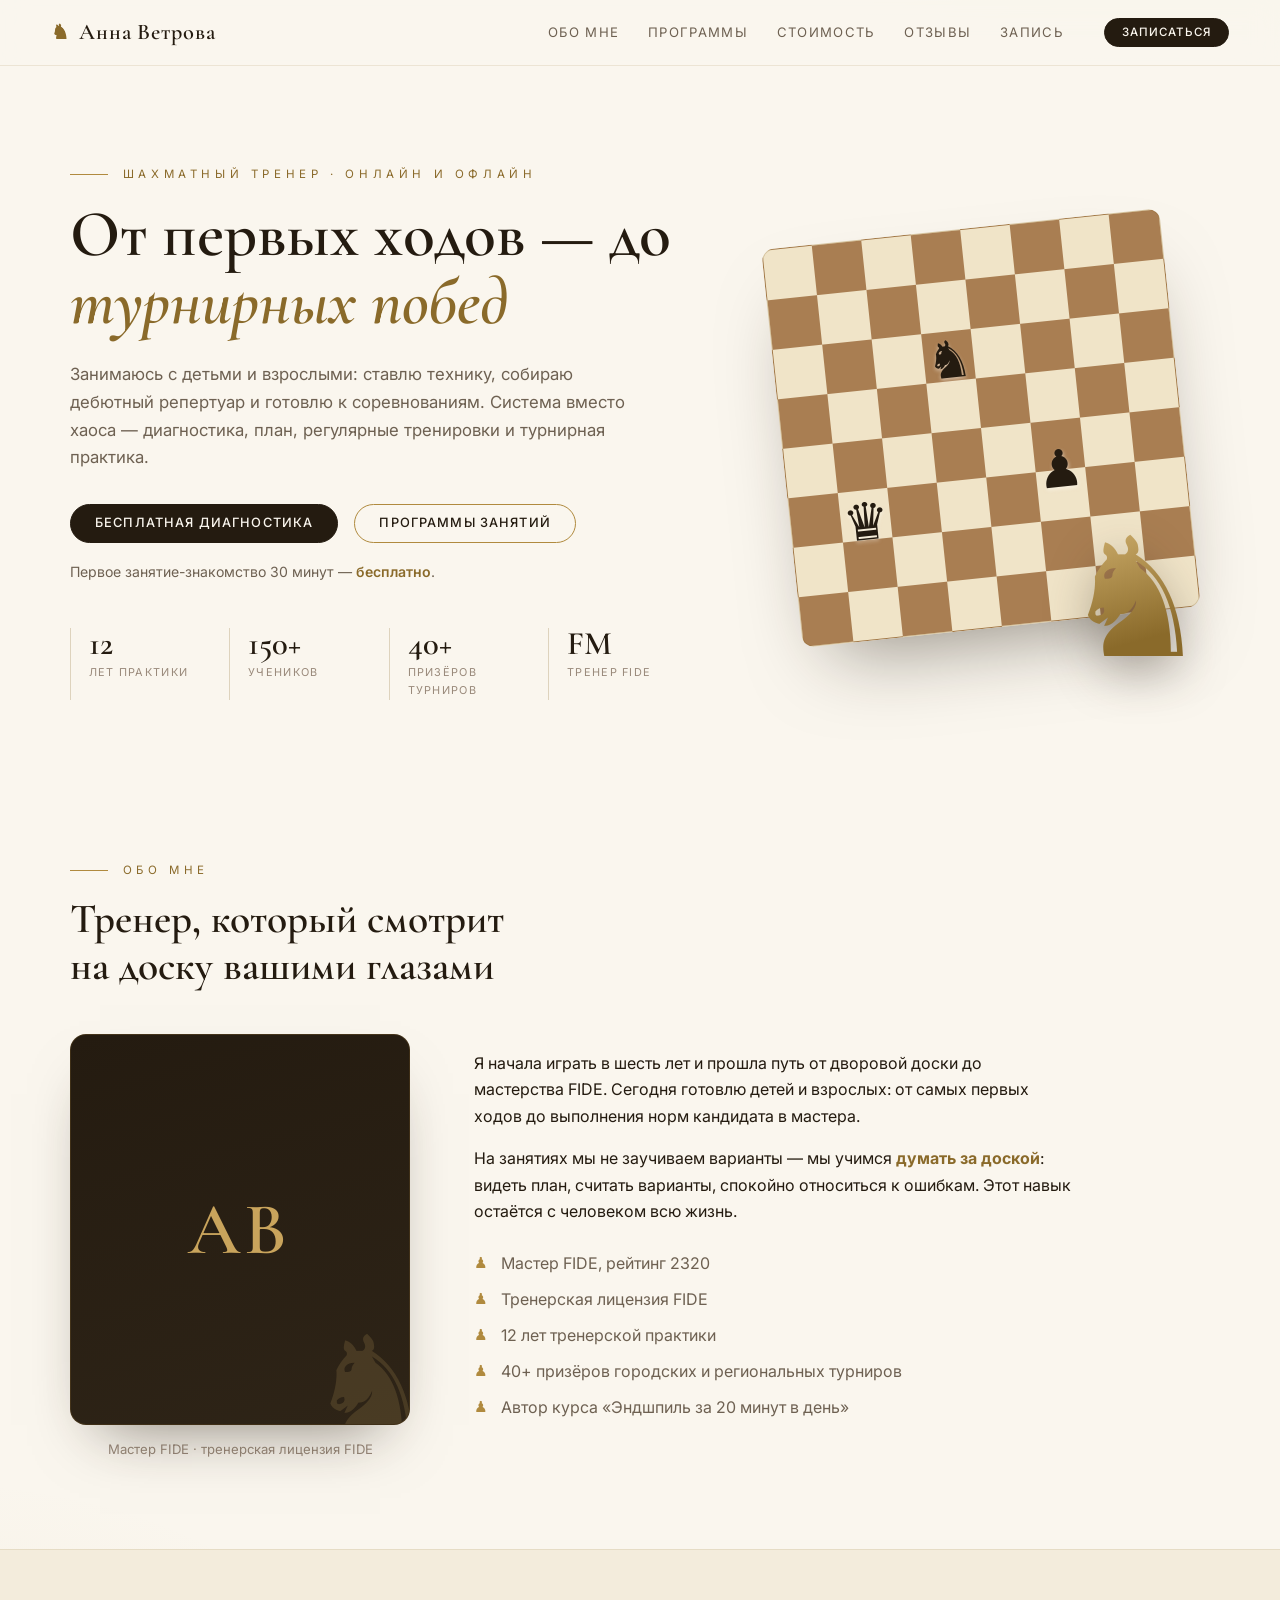
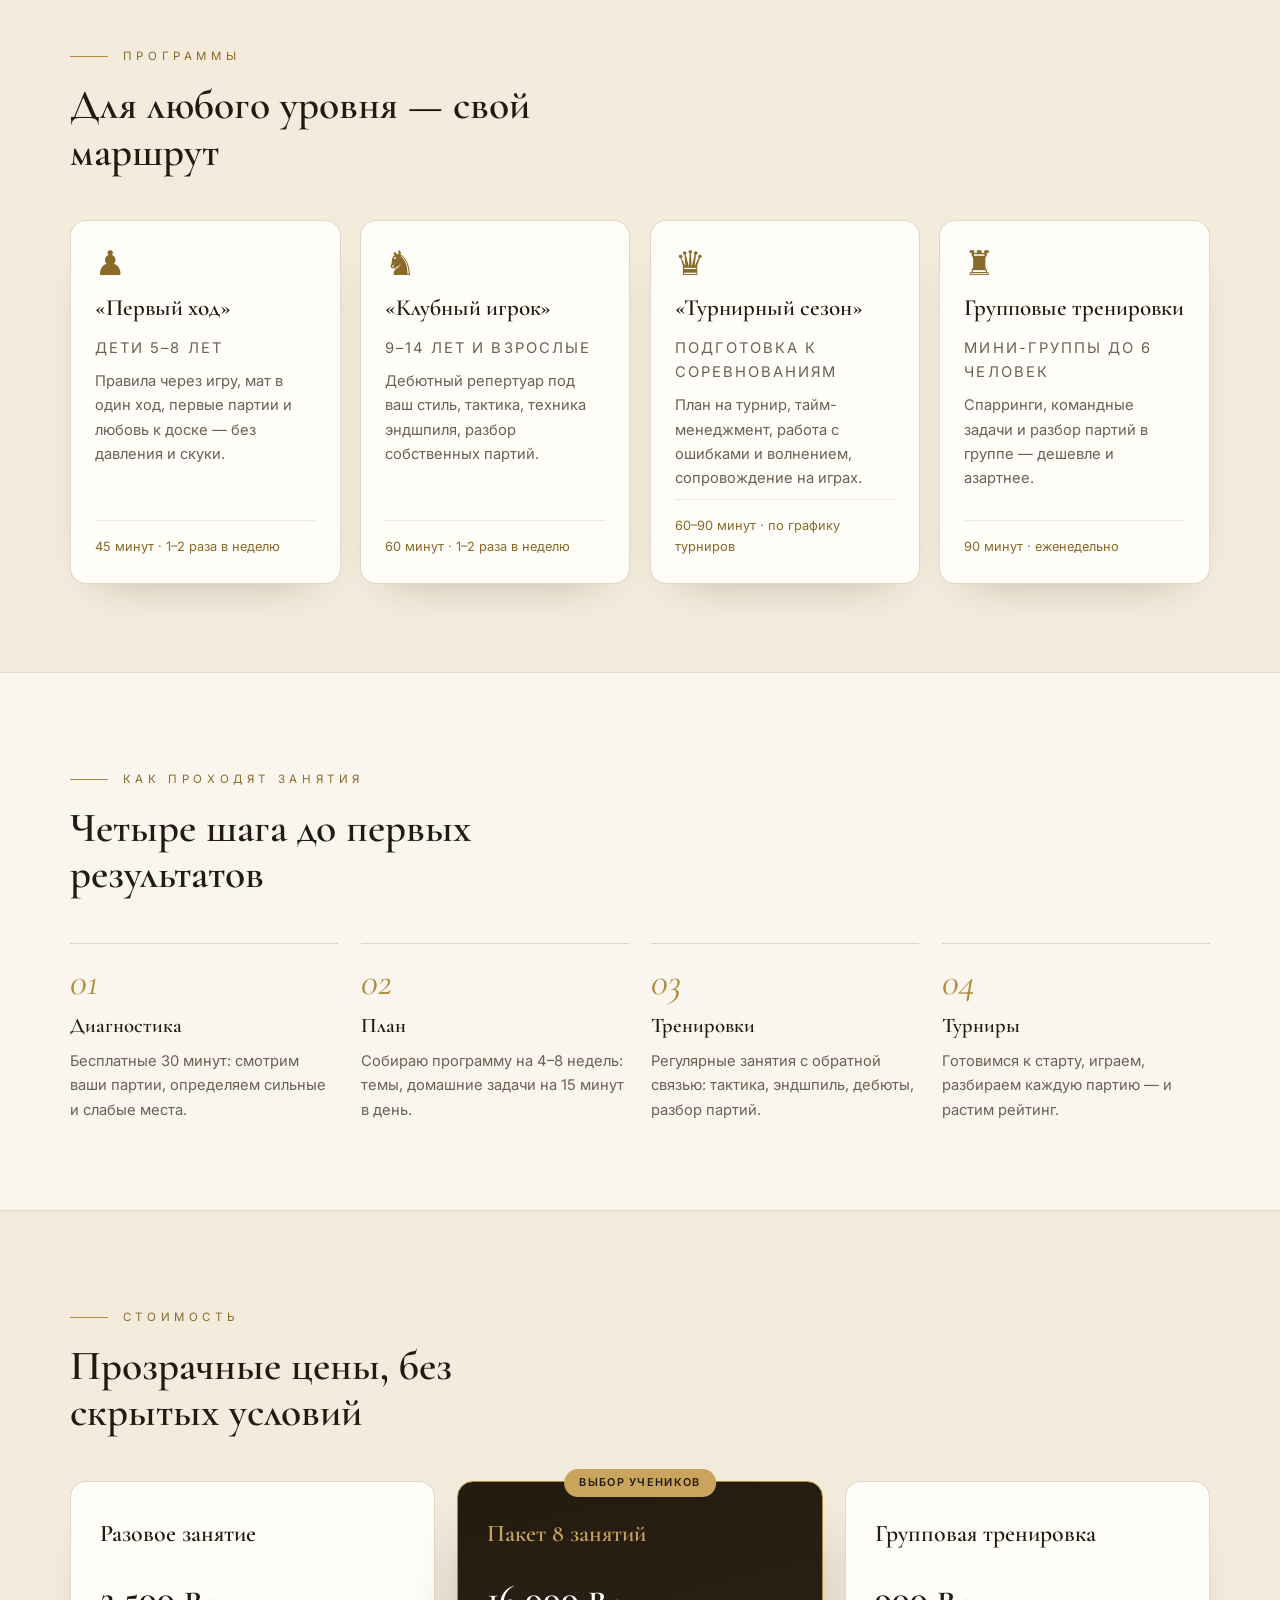
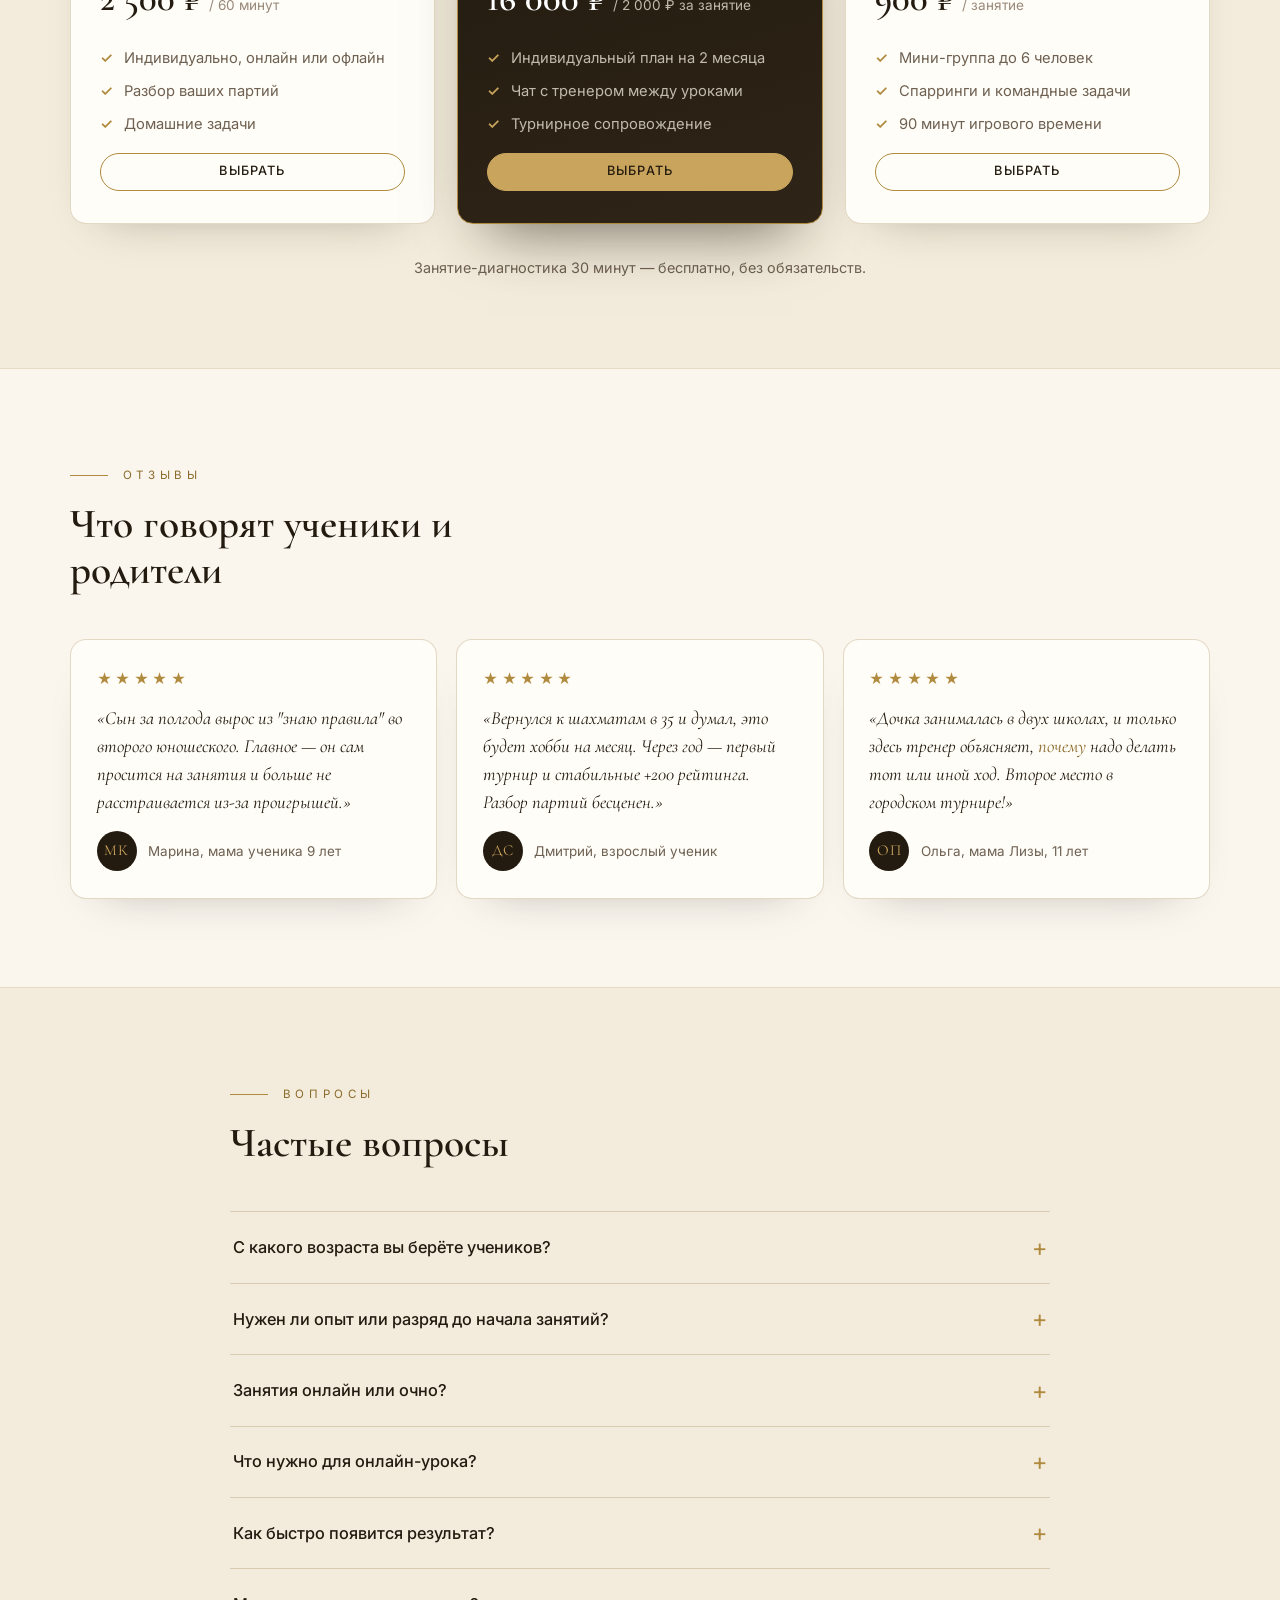
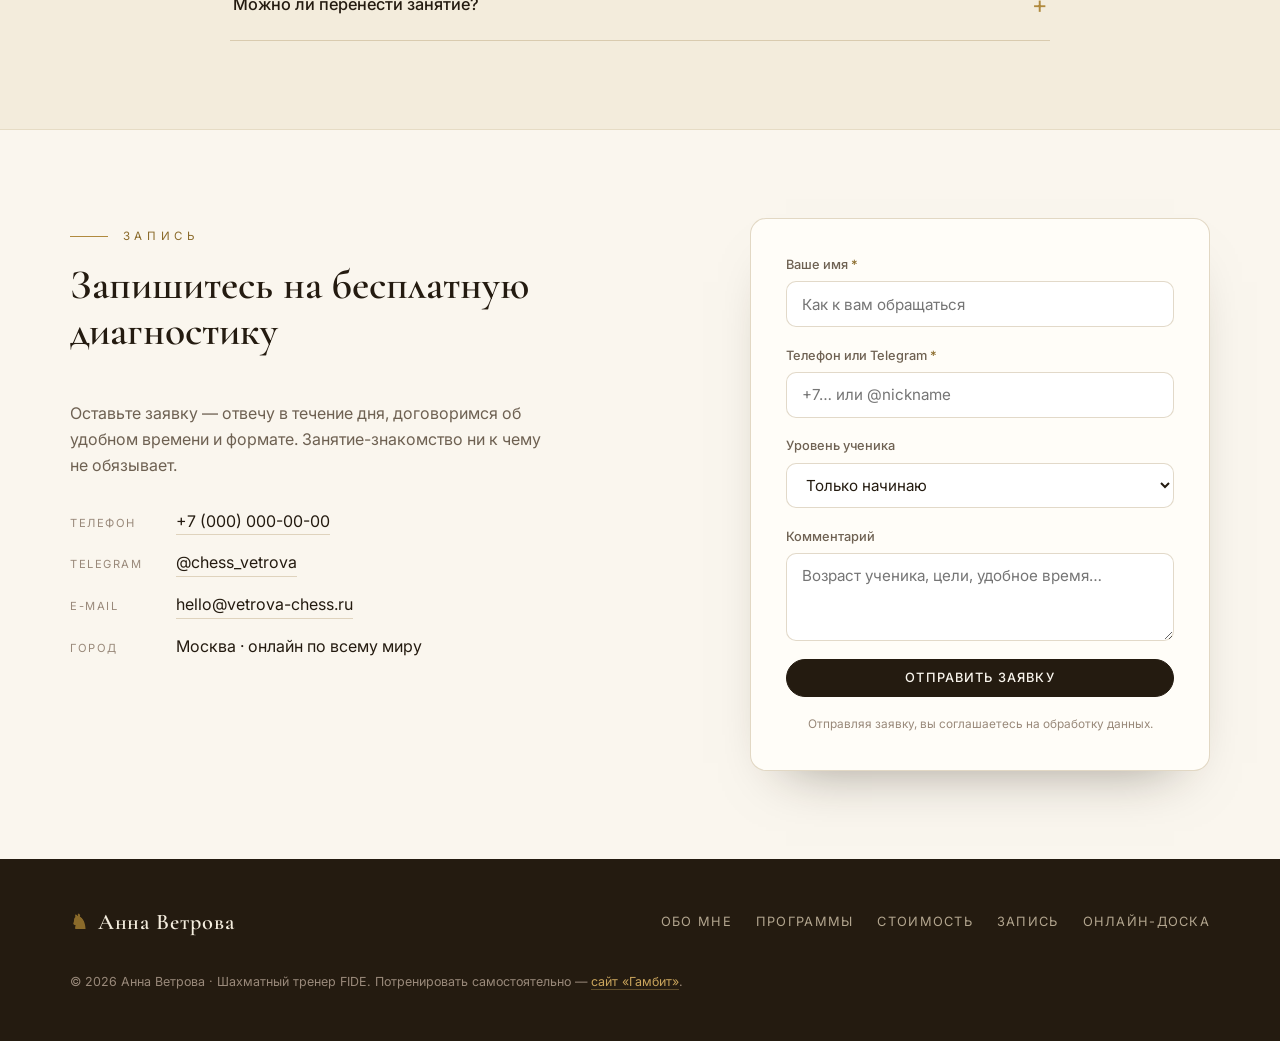
==== chess-coach/index.html @ 0a7f1c9e "Шахматные сайты: лендинг тренера и «Гамбит» с играбельной доской" ====
<!doctype html>
<html lang="ru">
<head>
<meta charset="utf-8">
<meta name="viewport" content="width=device-width, initial-scale=1">
<title>Анна Ветрова — шахматный тренер · занятия для детей и взрослых</title>
<meta name="description" content="Индивидуальные и групповые занятия с тренером FIDE. Программы для детей и взрослых: от первых ходов до турнирной подготовки. Первое занятие-диагностика бесплатно.">
<meta name="theme-color" content="#faf6ee">
<link rel="icon" href="data:image/svg+xml,%3Csvg%20xmlns='http://www.w3.org/2000/svg'%20viewBox='0%200%2064%2064'%3E%3Crect%20width='64'%20height='64'%20rx='14'%20fill='%23241b10'/%3E%3Ctext%20x='32'%20y='47'%20font-size='40'%20text-anchor='middle'%20fill='%23c9a45c'%3E%E2%99%9E%3C/text%3E%3C/svg%3E">
<link rel="preconnect" href="https://fonts.googleapis.com">
<link rel="preconnect" href="https://fonts.gstatic.com" crossorigin>
<link href="https://fonts.googleapis.com/css2?family=Cormorant+Garamond:ital,wght@0,500;0,600;0,700;1,500;1,600&family=Inter:wght@400;500;600&display=swap" rel="stylesheet">
<link rel="stylesheet" href="css/style.css">
<script>document.documentElement.classList.add('js');</script>
</head>
<body>

<header class="topbar">
  <a class="brand" href="#top"><span class="brand-mark" aria-hidden="true">♞︎</span>Анна Ветрова</a>
  <nav class="topnav" id="nav" aria-label="Основная навигация">
    <a href="#about">Обо мне</a>
    <a href="#programs">Программы</a>
    <a href="#pricing">Стоимость</a>
    <a href="#reviews">Отзывы</a>
    <a href="#contact">Запись</a>
  </nav>
  <a class="btn btn-primary btn-sm topbar-cta" href="#contact">Записаться</a>
  <button type="button" class="burger" id="burger" aria-label="Открыть меню" aria-expanded="false" aria-controls="nav">
    <span class="burger-line" aria-hidden="true"></span>
    <span class="burger-line" aria-hidden="true"></span>
    <span class="burger-line" aria-hidden="true"></span>
  </button>
</header>

<main id="top">

  <!-- ======================= HERO ======================= -->
  <section class="hero">
    <div class="container hero-inner">
      <div class="hero-text reveal">
        <p class="eyebrow">Шахматный тренер · онлайн и офлайн</p>
        <h1>От первых ходов — до <em>турнирных побед</em></h1>
        <p class="lede">Занимаюсь с детьми и взрослыми: ставлю технику, собираю дебютный
        репертуар и готовлю к соревнованиям. Система вместо хаоса — диагностика,
        план, регулярные тренировки и турнирная практика.</p>
        <div class="hero-actions">
          <a class="btn btn-primary" href="#contact">Бесплатная диагностика</a>
          <a class="btn" href="#programs">Программы занятий</a>
        </div>
        <p class="hero-note">Первое занятие-знакомство 30 минут — <strong>бесплатно</strong>.</p>
        <div class="hero-stats">
          <div class="stat"><span class="stat-value">12</span><span class="stat-label">лет практики</span></div>
          <div class="stat"><span class="stat-value">150+</span><span class="stat-label">учеников</span></div>
          <div class="stat"><span class="stat-value">40+</span><span class="stat-label">призёров турниров</span></div>
          <div class="stat"><span class="stat-value">FM</span><span class="stat-label">тренер FIDE</span></div>
        </div>
      </div>
      <div class="hero-art reveal" aria-hidden="true">
        <div class="hero-board">
          <span class="hb-piece" style="left:38%;top:26%;">♞︎</span>
          <span class="hb-piece" style="left:63%;top:56%;">♟︎</span>
          <span class="hb-piece" style="left:13%;top:64%;">♛︎</span>
        </div>
        <span class="hero-knight">♞︎</span>
      </div>
    </div>
  </section>

  <!-- ======================= ABOUT ======================= -->
  <section id="about" class="section">
    <div class="container">
      <p class="eyebrow reveal">Обо мне</p>
      <h2 class="section-title reveal">Тренер, который смотрит на доску вашими глазами</h2>
      <div class="about-grid">
        <div class="about-photo reveal" aria-hidden="true">
          <div class="photo-frame"><span>АВ</span></div>
          <p class="photo-caption">Мастер FIDE · тренерская лицензия FIDE</p>
        </div>
        <div class="about-body reveal">
          <p>Я начала играть в шесть лет и прошла путь от дворовой доски до мастерства FIDE.
          Сегодня готовлю детей и взрослых: от самых первых ходов до выполнения норм
          кандидата в мастера.</p>
          <p>На занятиях мы не заучиваем варианты — мы учимся <strong>думать за доской</strong>:
          видеть план, считать варианты, спокойно относиться к ошибкам. Этот навык
          остаётся с человеком всю жизнь.</p>
          <ul class="regalia">
            <li>Мастер FIDE, рейтинг 2320</li>
            <li>Тренерская лицензия FIDE</li>
            <li>12 лет тренерской практики</li>
            <li>40+ призёров городских и региональных турниров</li>
            <li>Автор курса «Эндшпиль за 20 минут в день»</li>
          </ul>
        </div>
      </div>
    </div>
  </section>

  <!-- ======================= PROGRAMS ======================= -->
  <section id="programs" class="section section-tint">
    <div class="container">
      <p class="eyebrow reveal">Программы</p>
      <h2 class="section-title reveal">Для любого уровня — свой маршрут</h2>
      <div class="cards-grid reveal">
        <article class="card">
          <span class="card-icon" aria-hidden="true">♟︎</span>
          <h3>«Первый ход»</h3>
          <p class="card-sub">Дети 5–8 лет</p>
          <p>Правила через игру, мат в один ход, первые партии и любовь к доске
          — без давления и скуки.</p>
          <p class="card-meta">45 минут · 1–2 раза в неделю</p>
        </article>
        <article class="card">
          <span class="card-icon" aria-hidden="true">♞︎</span>
          <h3>«Клубный игрок»</h3>
          <p class="card-sub">9–14 лет и взрослые</p>
          <p>Дебютный репертуар под ваш стиль, тактика, техника эндшпиля,
          разбор собственных партий.</p>
          <p class="card-meta">60 минут · 1–2 раза в неделю</p>
        </article>
        <article class="card">
          <span class="card-icon" aria-hidden="true">♛︎</span>
          <h3>«Турнирный сезон»</h3>
          <p class="card-sub">Подготовка к соревнованиям</p>
          <p>План на турнир, тайм-менеджмент, работа с ошибками и волнением,
          сопровождение на играх.</p>
          <p class="card-meta">60–90 минут · по графику турниров</p>
        </article>
        <article class="card">
          <span class="card-icon" aria-hidden="true">♜︎</span>
          <h3>Групповые тренировки</h3>
          <p class="card-sub">Мини-группы до 6 человек</p>
          <p>Спарринги, командные задачи и разбор партий в группе —
          дешевле и азартнее.</p>
          <p class="card-meta">90 минут · еженедельно</p>
        </article>
      </div>
    </div>
  </section>

  <!-- ======================= PROCESS ======================= -->
  <section id="process" class="section">
    <div class="container">
      <p class="eyebrow reveal">Как проходят занятия</p>
      <h2 class="section-title reveal">Четыре шага до первых результатов</h2>
      <ol class="steps reveal">
        <li>
          <span class="step-num">01</span>
          <h3>Диагностика</h3>
          <p>Бесплатные 30 минут: смотрим ваши партии, определяем сильные и слабые места.</p>
        </li>
        <li>
          <span class="step-num">02</span>
          <h3>План</h3>
          <p>Собираю программу на 4–8 недель: темы, домашние задачи на 15 минут в день.</p>
        </li>
        <li>
          <span class="step-num">03</span>
          <h3>Тренировки</h3>
          <p>Регулярные занятия с обратной связью: тактика, эндшпиль, дебюты, разбор партий.</p>
        </li>
        <li>
          <span class="step-num">04</span>
          <h3>Турниры</h3>
          <p>Готовимся к старту, играем, разбираем каждую партию — и растим рейтинг.</p>
        </li>
      </ol>
    </div>
  </section>

  <!-- ======================= PRICING ======================= -->
  <section id="pricing" class="section section-tint">
    <div class="container">
      <p class="eyebrow reveal">Стоимость</p>
      <h2 class="section-title reveal">Прозрачные цены, без скрытых условий</h2>
      <div class="pricing reveal">
        <article class="price-card">
          <h3>Разовое занятие</h3>
          <p class="price"><span>2 500 ₽</span><small>/ 60 минут</small></p>
          <ul>
            <li>Индивидуально, онлайн или офлайн</li>
            <li>Разбор ваших партий</li>
            <li>Домашние задачи</li>
          </ul>
          <a class="btn" href="#contact">Выбрать</a>
        </article>
        <article class="price-card featured">
          <span class="price-badge">Выбор учеников</span>
          <h3>Пакет 8 занятий</h3>
          <p class="price"><span>16 000 ₽</span><small>/ 2 000 ₽ за занятие</small></p>
          <ul>
            <li>Индивидуальный план на 2 месяца</li>
            <li>Чат с тренером между уроками</li>
            <li>Турнирное сопровождение</li>
          </ul>
          <a class="btn btn-light" href="#contact">Выбрать</a>
        </article>
        <article class="price-card">
          <h3>Групповая тренировка</h3>
          <p class="price"><span>900 ₽</span><small>/ занятие</small></p>
          <ul>
            <li>Мини-группа до 6 человек</li>
            <li>Спарринги и командные задачи</li>
            <li>90 минут игрового времени</li>
          </ul>
          <a class="btn" href="#contact">Выбрать</a>
        </article>
      </div>
      <p class="pricing-note reveal">Занятие-диагностика 30 минут — бесплатно, без обязательств.</p>
    </div>
  </section>

  <!-- ======================= REVIEWS ======================= -->
  <section id="reviews" class="section">
    <div class="container">
      <p class="eyebrow reveal">Отзывы</p>
      <h2 class="section-title reveal">Что говорят ученики и родители</h2>
      <div class="cards-grid reviews-grid reveal">
        <figure class="review">
          <span class="stars" aria-hidden="true">★★★★★</span>
          <blockquote>«Сын за полгода вырос из "знаю правила" во второго юношеского.
          Главное — он сам просится на занятия и больше не расстраивается из-за проигрышей.»</blockquote>
          <figcaption><span class="avatar" aria-hidden="true">МК</span>Марина, мама ученика 9 лет</figcaption>
        </figure>
        <figure class="review">
          <span class="stars" aria-hidden="true">★★★★★</span>
          <blockquote>«Вернулся к шахматам в 35 и думал, это будет хобби на месяц.
          Через год — первый турнир и стабильные +200 рейтинга. Разбор партий бесценен.»</blockquote>
          <figcaption><span class="avatar" aria-hidden="true">ДС</span>Дмитрий, взрослый ученик</figcaption>
        </figure>
        <figure class="review">
          <span class="stars" aria-hidden="true">★★★★★</span>
          <blockquote>«Дочка занималась в двух школах, и только здесь тренер объясняет,
          <em>почему</em> надо делать тот или иной ход. Второе место в городском турнире!»</blockquote>
          <figcaption><span class="avatar" aria-hidden="true">ОП</span>Ольга, мама Лизы, 11 лет</figcaption>
        </figure>
      </div>
    </div>
  </section>

  <!-- ======================= FAQ ======================= -->
  <section id="faq" class="section section-tint">
    <div class="container faq-wrap">
      <p class="eyebrow reveal">Вопросы</p>
      <h2 class="section-title reveal">Частые вопросы</h2>
      <div class="faq reveal">
        <details>
          <summary>С какого возраста вы берёте учеников?</summary>
          <p>С пяти лет — если ребёнок удерживает внимание 30–40 минут. Взрослых беру
          без ограничений по возрасту: «начинающих в 50» тренирую с удовольствием.</p>
        </details>
        <details>
          <summary>Нужен ли опыт или разряд до начала занятий?</summary>
          <p>Нет. Диагностика нужна как раз для того, чтобы понять стартовый уровень
          и собрать план с нуля.</p>
        </details>
        <details>
          <summary>Занятия онлайн или очно?</summary>
          <p>И так, и так. Онлайн — интерактивная доска и видеосвязь, домашние задачи в чате.
          Очно — в городе (адрес обсуждается при записи) либо у вас дома с надбавкой за выезд.</p>
        </details>
        <details>
          <summary>Что нужно для онлайн-урока?</summary>
          <p>Компьютер или планшет, интернет и наушники. Всё остальное — интерактивная
          доска и материалы — я присылаю перед уроком.</p>
        </details>
        <details>
          <summary>Как быстро появится результат?</summary>
          <p>Честно: это зависит от стартового уровня и регулярности. При 1–2 занятиях
          в неделю первые турниры реальны через 3–6 месяцев. Рейтинг растёт у всех,
          кто делает домашние задания.</p>
        </details>
        <details>
          <summary>Можно ли перенести занятие?</summary>
          <p>Да, бесплатно — при предупреждении за 24 часа. Пропуски без предупреждения
          сгорают (кроме болезни).</p>
        </details>
      </div>
    </div>
  </section>

  <!-- ======================= CONTACT ======================= -->
  <section id="contact" class="section">
    <div class="container contact-grid">
      <div class="contact-text reveal">
        <p class="eyebrow">Запись</p>
        <h2 class="section-title">Запишитесь на бесплатную диагностику</h2>
        <p class="contact-lede">Оставьте заявку — отвечу в течение дня, договоримся об удобном
        времени и формате. Занятие-знакомство ни к чему не обязывает.</p>
        <ul class="contacts">
          <li><span class="c-label">Телефон</span><a href="tel:+70000000000">+7 (000) 000-00-00</a></li>
          <li><span class="c-label">Telegram</span><a href="https://t.me/username">@chess_vetrova</a></li>
          <li><span class="c-label">E-mail</span><a href="mailto:hello@example.com">hello@vetrova-chess.ru</a></li>
          <li><span class="c-label">Город</span>Москва · онлайн по всему миру</li>
        </ul>
      </div>
      <div class="contact-form-wrap reveal">
        <form id="lessonForm" novalidate>
          <div class="field">
            <label for="fName">Ваше имя <em>*</em></label>
            <input class="input" id="fName" name="name" type="text" required
                   placeholder="Как к вам обращаться" autocomplete="name">
          </div>
          <div class="field">
            <label for="fContact">Телефон или Telegram <em>*</em></label>
            <input class="input" id="fContact" name="contact" type="text" required
                   placeholder="+7… или @nickname">
          </div>
          <div class="field">
            <label for="fLevel">Уровень ученика</label>
            <select class="input" id="fLevel" name="level">
              <option>Только начинаю</option>
              <option>Знаю правила, играл(а) немного</option>
              <option>Есть юношеский разряд</option>
              <option>Взрослый разряд и выше</option>
              <option>Занимаюсь для себя, без турниров</option>
            </select>
          </div>
          <div class="field">
            <label for="fComment">Комментарий</label>
            <textarea class="input" id="fComment" name="comment" rows="3"
                      placeholder="Возраст ученика, цели, удобное время…"></textarea>
          </div>
          <button class="btn btn-primary btn-block" type="submit">Отправить заявку</button>
          <p class="form-privacy">Отправляя заявку, вы соглашаетесь на обработку данных.</p>
        </form>
        <div class="form-success" id="formSuccess" hidden>
          <span class="success-mark" aria-hidden="true">✓</span>
          <h3>Заявка отправлена!</h3>
          <p>Спасибо! Свяжусь с вами в течение дня и предложу время для бесплатной
          диагностики.</p>
          <button class="btn btn-sm" type="button" id="formAgain">Отправить ещё одну</button>
        </div>
      </div>
    </div>
  </section>

</main>

<footer class="footer">
  <div class="container footer-inner">
    <a class="brand brand-light" href="#top"><span class="brand-mark" aria-hidden="true">♞︎</span>Анна Ветрова</a>
    <nav class="footnav" aria-label="Навигация в подвале">
      <a href="#about">Обо мне</a>
      <a href="#programs">Программы</a>
      <a href="#pricing">Стоимость</a>
      <a href="#contact">Запись</a>
      <a href="../chess-site/index.html">Онлайн-доска</a>
    </nav>
    <p class="fineprint">© <span id="year">2026</span> Анна Ветрова · Шахматный тренер FIDE.
    Потренировать самостоятельно — <a href="../chess-site/index.html">сайт «Гамбит»</a>.</p>
  </div>
</footer>

<script src="js/app.js"></script>
</body>
</html>
---- chess-coach/css/style.css ----
/* ============================================================
   АННА ВЕТРОВА — шахматный тренер
   Палитра: слоновая кость · эспрессо · состаренное золото
   ============================================================ */

:root {
  --bg: #faf6ee;
  --bg-2: #f3ecdc;
  --surface: #fffdf8;
  --ink: #241b10;
  --ink-dim: #6e6152;
  --ink-faint: #99897a;
  --gold: #b08a3e;
  --gold-deep: #8a6a2a;
  --gold-soft: #c9a45c;
  --gold-pale: rgba(176, 138, 62, .14);
  --line: rgba(138, 106, 42, .25);
  --line-soft: rgba(138, 106, 42, .13);
  --board-light: #f0e4c8;
  --board-dark: #a97e52;
  --dark: #241b10;
  --dark-2: #2e2417;
  --serif: 'Cormorant Garamond', Georgia, 'Times New Roman', serif;
  --sans: 'Inter', system-ui, -apple-system, 'Segoe UI', sans-serif;
  --radius: 16px;
}

* { box-sizing: border-box; }

[hidden] { display: none !important; }

html { scroll-behavior: smooth; }

body {
  margin: 0;
  font: 400 16px/1.65 var(--sans);
  color: var(--ink);
  background:
    radial-gradient(1000px 600px at 90% -5%, rgba(201, 164, 92, .12), transparent 60%),
    radial-gradient(800px 500px at -5% 30%, rgba(201, 164, 92, .07), transparent 55%),
    var(--bg);
  -webkit-font-smoothing: antialiased;
}

::selection { background: rgba(176, 138, 62, .3); }

:focus-visible { outline: 2px solid var(--gold); outline-offset: 2px; border-radius: 4px; }

.container { width: min(1140px, 92%); margin-inline: auto; }

h1, h2, h3 { font-family: var(--serif); font-weight: 600; margin: 0; }

a { color: inherit; }

/* ---------- Верхняя панель ---------- */

.topbar {
  position: sticky;
  top: 0;
  z-index: 50;
  display: flex;
  align-items: center;
  gap: 2.5rem;
  height: 66px;
  padding: 0 4vw;
  background: rgba(250, 246, 238, .85);
  background: color-mix(in srgb, var(--bg) 85%, transparent);
  backdrop-filter: blur(14px);
  -webkit-backdrop-filter: blur(14px);
  border-bottom: 1px solid var(--line-soft);
}

.brand {
  display: inline-flex;
  align-items: baseline;
  gap: .55rem;
  font-family: var(--serif);
  font-size: 1.4rem;
  font-weight: 600;
  letter-spacing: .04em;
  text-decoration: none;
  color: var(--ink);
  white-space: nowrap;
}

.brand-mark { color: var(--gold-deep); font-size: 1.25rem; }

.topnav { display: flex; gap: 1.8rem; margin-left: auto; }

.topnav a {
  font-size: .82rem;
  letter-spacing: .1em;
  text-transform: uppercase;
  text-decoration: none;
  color: var(--ink-dim);
  transition: color .2s;
}

.topnav a:hover { color: var(--gold-deep); }

.topbar-cta { margin-left: 0; }

/* Бургер */

.burger {
  display: none;
  flex-direction: column;
  justify-content: center;
  gap: 5px;
  width: 42px;
  height: 42px;
  padding: 0 9px;
  border: 1px solid var(--line);
  border-radius: 10px;
  background: transparent;
  cursor: pointer;
}

.burger-line {
  display: block;
  height: 2px;
  border-radius: 2px;
  background: var(--ink);
  transition: transform .25s, opacity .25s;
}

.nav-open .burger-line:nth-child(1) { transform: translateY(7px) rotate(45deg); }
.nav-open .burger-line:nth-child(2) { opacity: 0; }
.nav-open .burger-line:nth-child(3) { transform: translateY(-7px) rotate(-45deg); }

/* ---------- Кнопки ---------- */

.btn {
  display: inline-flex;
  align-items: center;
  justify-content: center;
  gap: .5rem;
  padding: .74rem 1.5rem;
  border: 1px solid var(--gold);
  border-radius: 999px;
  background: transparent;
  color: var(--ink);
  font: 500 .8rem/1 var(--sans);
  letter-spacing: .09em;
  text-transform: uppercase;
  text-decoration: none;
  cursor: pointer;
  transition: background .2s, color .2s, border-color .2s, transform .15s, box-shadow .2s;
}

.btn:hover { border-color: var(--gold-deep); color: var(--gold-deep); background: var(--gold-pale); }

.btn:active { transform: translateY(1px); }

.btn:disabled { opacity: .4; pointer-events: none; }

.btn-primary {
  background: var(--dark);
  border-color: var(--dark);
  color: var(--bg);
}

.btn-primary:hover {
  background: var(--dark-2);
  border-color: var(--dark-2);
  color: #fff;
  box-shadow: 0 10px 24px -12px rgba(36, 27, 16, .55);
}

.btn-light {
  background: var(--gold-soft);
  border-color: var(--gold-soft);
  color: var(--dark);
}

.btn-light:hover { background: #d5b573; border-color: #d5b573; color: var(--dark); }

.btn-sm { padding: .5rem 1.05rem; font-size: .72rem; }

.btn-block { width: 100%; }

/* ---------- Заголовки секций ---------- */

.section { padding: clamp(3.5rem, 7vw, 5.5rem) 0; }

.section-tint { background: var(--bg-2); border-top: 1px solid var(--line-soft); border-bottom: 1px solid var(--line-soft); }

.eyebrow {
  display: inline-flex;
  align-items: center;
  gap: .9rem;
  margin: 0 0 1rem;
  font-size: .72rem;
  letter-spacing: .4em;
  text-transform: uppercase;
  color: var(--gold-deep);
}

.eyebrow::before { content: ''; width: 2.4rem; height: 1px; background: var(--gold); }

.section-title {
  font-size: clamp(1.9rem, 3.6vw, 2.6rem);
  line-height: 1.12;
  max-width: 24ch;
  margin-bottom: clamp(1.8rem, 4vw, 2.8rem);
}

/* ---------- Герой ---------- */

.hero { padding: clamp(3.5rem, 7vw, 6rem) 0 clamp(2.5rem, 5vw, 4rem); }

.hero-inner {
  display: grid;
  grid-template-columns: 1.15fr .85fr;
  gap: clamp(2rem, 5vw, 4rem);
  align-items: center;
}

.hero h1 {
  font-size: clamp(2.5rem, 5.2vw, 4.1rem);
  line-height: 1.05;
}

.hero h1 em { font-style: italic; color: var(--gold-deep); }

.lede {
  max-width: 52ch;
  margin: 1.5rem 0 2rem;
  font-size: 1.05rem;
  color: var(--ink-dim);
}

.hero-actions { display: flex; flex-wrap: wrap; gap: 1rem; }

.hero-note { margin: 1.1rem 0 0; font-size: .88rem; color: var(--ink-dim); }

.hero-note strong { color: var(--gold-deep); font-weight: 600; }

.hero-stats {
  display: grid;
  grid-template-columns: repeat(4, 1fr);
  gap: 1.2rem;
  margin-top: 2.8rem;
}

.stat { padding-left: 1.1rem; border-left: 1px solid var(--line); display: flex; flex-direction: column; gap: .2rem; }

.stat-value { font-family: var(--serif); font-size: 2.05rem; font-weight: 600; line-height: 1; color: var(--ink); }

.stat-label { font-size: .68rem; letter-spacing: .12em; text-transform: uppercase; color: var(--ink-faint); }

/* Доска в герое */

.hero-art { position: relative; display: flex; justify-content: center; }

.hero-board {
  position: relative;
  width: min(100%, 400px);
  aspect-ratio: 1;
  border-radius: 12px;
  border: 1px solid var(--line);
  background: repeating-conic-gradient(var(--board-dark) 0% 25%, var(--board-light) 0% 50%);
  background-size: 25% 25%;
  transform: rotate(-6deg);
  box-shadow: 0 40px 80px -34px rgba(36, 27, 16, .5);
  container-type: inline-size;
}

.hb-piece {
  position: absolute;
  font-family: 'Segoe UI Symbol', 'Apple Symbols', 'Noto Sans Symbols 2', serif;
  font-size: 13cqw;
  line-height: 1;
  color: var(--dark);
  text-shadow: 0 2px 4px rgba(255, 253, 248, .5);
}

.hero-knight {
  position: absolute;
  right: 0;
  bottom: -14%;
  font-family: 'Segoe UI Symbol', 'Apple Symbols', 'Noto Sans Symbols 2', serif;
  font-size: clamp(110px, 13vw, 190px);
  line-height: 1;
  background: linear-gradient(165deg, #d5b573, #8a6a2a 70%);
  -webkit-background-clip: text;
  background-clip: text;
  color: transparent;
  filter: drop-shadow(0 16px 24px rgba(36, 27, 16, .35));
}

/* ---------- Обо мне ---------- */

.about-grid {
  display: grid;
  grid-template-columns: minmax(240px, 340px) 1fr;
  gap: clamp(2rem, 5vw, 4rem);
  align-items: start;
}

.photo-frame {
  aspect-ratio: 4 / 4.6;
  border-radius: var(--radius);
  border: 1px solid var(--line);
  background: linear-gradient(165deg, var(--dark), var(--dark-2));
  display: grid;
  place-items: center;
  box-shadow: 0 30px 60px -30px rgba(36, 27, 16, .55);
  position: relative;
  overflow: hidden;
}

.photo-frame::after {
  content: '♞︎';
  position: absolute;
  right: -8%;
  bottom: -10%;
  font-family: 'Segoe UI Symbol', 'Apple Symbols', 'Noto Sans Symbols 2', serif;
  font-size: 9rem;
  color: rgba(201, 164, 92, .18);
  line-height: 1;
}

.photo-frame span {
  font-family: var(--serif);
  font-size: 4.6rem;
  font-weight: 600;
  color: var(--gold-soft);
  letter-spacing: .06em;
}

.photo-caption { margin: .9rem 0 0; font-size: .82rem; color: var(--ink-faint); text-align: center; }

.about-body p { max-width: 60ch; }

.about-body strong { color: var(--gold-deep); }

.regalia {
  margin: 1.6rem 0 0;
  padding: 0;
  list-style: none;
  display: grid;
  gap: .6rem;
}

.regalia li { position: relative; padding-left: 1.7rem; color: var(--ink-dim); }

.regalia li::before {
  content: '♟︎';
  position: absolute;
  left: 0;
  top: 0;
  color: var(--gold);
  font-size: .95rem;
}

/* ---------- Программы ---------- */

.cards-grid {
  display: grid;
  grid-template-columns: repeat(4, 1fr);
  gap: 1.2rem;
}

.card {
  display: flex;
  flex-direction: column;
  gap: .55rem;
  padding: 1.6rem 1.5rem;
  border: 1px solid var(--line);
  border-radius: var(--radius);
  background: var(--surface);
  box-shadow: 0 20px 44px -32px rgba(36, 27, 16, .4);
  transition: transform .2s, box-shadow .2s, border-color .2s;
}

.card:hover { transform: translateY(-4px); border-color: var(--gold); box-shadow: 0 28px 50px -30px rgba(36, 27, 16, .45); }

.card-icon {
  font-family: 'Segoe UI Symbol', 'Apple Symbols', 'Noto Sans Symbols 2', serif;
  font-size: 2.1rem;
  line-height: 1;
  color: var(--gold-deep);
}

.card h3 { font-size: 1.45rem; }

.card-sub { margin: 0; font-size: .74rem; letter-spacing: .14em; text-transform: uppercase; color: var(--ink-faint); }

.card p { margin: 0; font-size: .92rem; color: var(--ink-dim); }

.card-meta { margin-top: auto !important; padding-top: .9rem; font-size: .8rem !important; color: var(--gold-deep) !important; border-top: 1px solid var(--line-soft); }

/* ---------- Шаги ---------- */

.steps {
  margin: 0;
  padding: 0;
  list-style: none;
  display: grid;
  grid-template-columns: repeat(4, 1fr);
  gap: 1.4rem;
  counter-reset: step;
}

.steps li { position: relative; padding-top: 1.2rem; border-top: 1px solid var(--line); }

.step-num {
  display: block;
  font-family: var(--serif);
  font-style: italic;
  font-size: 2.4rem;
  line-height: 1;
  color: var(--gold);
  margin-bottom: .5rem;
}

.steps h3 { font-size: 1.3rem; margin-bottom: .35rem; }

.steps p { margin: 0; font-size: .92rem; color: var(--ink-dim); }

/* ---------- Цены ---------- */

.pricing {
  display: grid;
  grid-template-columns: repeat(3, 1fr);
  gap: 1.4rem;
  align-items: stretch;
}

.price-card {
  position: relative;
  display: flex;
  flex-direction: column;
  gap: 1rem;
  padding: 2rem 1.8rem;
  border: 1px solid var(--line);
  border-radius: var(--radius);
  background: var(--surface);
  box-shadow: 0 22px 46px -34px rgba(36, 27, 16, .4);
}

.price-card h3 { font-size: 1.5rem; }

.price { margin: 0; display: flex; align-items: baseline; gap: .5rem; flex-wrap: wrap; }

.price span { font-family: var(--serif); font-size: 2.3rem; font-weight: 600; color: var(--ink); }

.price small { color: var(--ink-faint); font-size: .85rem; }

.price-card ul {
  margin: 0;
  padding: 0;
  list-style: none;
  display: grid;
  gap: .55rem;
  font-size: .92rem;
  color: var(--ink-dim);
}

.price-card ul li { position: relative; padding-left: 1.5rem; }

.price-card ul li::before { content: '✓'; position: absolute; left: 0; color: var(--gold); font-weight: 600; }

.price-card .btn { margin-top: auto; }

.price-card.featured {
  background: linear-gradient(165deg, var(--dark), var(--dark-2));
  border-color: var(--gold);
  color: #f4edde;
  box-shadow: 0 34px 60px -30px rgba(36, 27, 16, .65);
}

.price-card.featured h3 { color: var(--gold-soft); }

.price-card.featured .price span { color: #fff; }

.price-card.featured .price small,
.price-card.featured ul li { color: rgba(244, 237, 222, .75); }

.price-card.featured ul li::before { color: var(--gold-soft); }

.price-badge {
  position: absolute;
  top: -13px;
  left: 50%;
  transform: translateX(-50%);
  padding: .32rem .95rem;
  border-radius: 999px;
  background: var(--gold-soft);
  color: var(--dark);
  font-size: .68rem;
  font-weight: 600;
  letter-spacing: .12em;
  text-transform: uppercase;
  white-space: nowrap;
}

.pricing-note {
  margin: 2rem 0 0;
  text-align: center;
  font-size: .9rem;
  color: var(--ink-dim);
}

/* ---------- Отзывы ---------- */

.reviews-grid { grid-template-columns: repeat(3, 1fr); }

.review { margin: 0; display: flex; flex-direction: column; gap: .9rem; padding: 1.7rem 1.6rem; border: 1px solid var(--line); border-radius: var(--radius); background: var(--surface); box-shadow: 0 20px 44px -34px rgba(36, 27, 16, .4); }

.stars { color: var(--gold); letter-spacing: .25em; font-size: .9rem; }

.review blockquote { margin: 0; font-family: var(--serif); font-size: 1.16rem; font-style: italic; line-height: 1.5; color: var(--ink); }

.review blockquote em { color: var(--gold-deep); }

.review figcaption { margin-top: auto; display: flex; align-items: center; gap: .7rem; font-size: .84rem; color: var(--ink-dim); }

.avatar {
  display: inline-grid;
  place-items: center;
  width: 40px;
  height: 40px;
  border-radius: 50%;
  background: var(--dark);
  color: var(--gold-soft);
  font-family: var(--serif);
  font-size: .95rem;
  letter-spacing: .04em;
  flex-shrink: 0;
}

/* ---------- FAQ ---------- */

.faq-wrap { max-width: 820px; }

.faq { border-top: 1px solid var(--line); }

.faq details { border-bottom: 1px solid var(--line); }

.faq summary {
  display: flex;
  align-items: center;
  justify-content: space-between;
  gap: 1rem;
  padding: 1.15rem .2rem;
  cursor: pointer;
  list-style: none;
  font: 500 1.02rem/1.4 var(--sans);
  color: var(--ink);
  transition: color .2s;
}

.faq summary::-webkit-details-marker { display: none; }

.faq summary::after {
  content: '+';
  flex-shrink: 0;
  font-size: 1.5rem;
  font-weight: 400;
  color: var(--gold);
  transition: transform .25s;
}

.faq details[open] summary::after { transform: rotate(45deg); }

.faq summary:hover { color: var(--gold-deep); }

.faq details p { margin: 0; padding: 0 .2rem 1.2rem; color: var(--ink-dim); max-width: 68ch; }

/* ---------- Контакты и форма ---------- */

.contact-grid {
  display: grid;
  grid-template-columns: 1fr minmax(320px, 460px);
  gap: clamp(2rem, 5vw, 4rem);
  align-items: start;
}

.contact-lede { max-width: 48ch; color: var(--ink-dim); }

.contacts {
  margin: 1.8rem 0 0;
  padding: 0;
  list-style: none;
  display: grid;
  gap: .9rem;
}

.contacts li { display: flex; align-items: baseline; gap: 1rem; }

.c-label { flex-shrink: 0; width: 5.6rem; font-size: .7rem; letter-spacing: .14em; text-transform: uppercase; color: var(--ink-faint); }

.contacts a { color: var(--ink); text-decoration: none; border-bottom: 1px solid var(--line); transition: color .2s, border-color .2s; }

.contacts a:hover { color: var(--gold-deep); border-color: var(--gold); }

.contact-form-wrap {
  padding: clamp(1.5rem, 3vw, 2.2rem);
  border: 1px solid var(--line);
  border-radius: var(--radius);
  background: var(--surface);
  box-shadow: 0 28px 56px -36px rgba(36, 27, 16, .5);
}

#lessonForm { display: grid; gap: 1.1rem; }

.field { display: flex; flex-direction: column; gap: .4rem; }

.field label { font-size: .8rem; font-weight: 500; color: var(--ink-dim); }

.field label em { color: var(--gold-deep); font-style: normal; }

.input {
  width: 100%;
  padding: .7rem .9rem;
  border: 1px solid var(--line);
  border-radius: 10px;
  background: #fff;
  color: var(--ink);
  font: 400 .95rem/1.4 var(--sans);
  transition: border-color .2s, box-shadow .2s;
}

.input:focus { outline: none; border-color: var(--gold); box-shadow: 0 0 0 3px var(--gold-pale); }

textarea.input { resize: vertical; min-height: 80px; }

.form-privacy { margin: 0; font-size: .74rem; color: var(--ink-faint); text-align: center; }

.form-success { text-align: center; padding: 1.5rem .5rem; display: flex; flex-direction: column; align-items: center; gap: .6rem; }

.success-mark {
  display: grid;
  place-items: center;
  width: 64px;
  height: 64px;
  border-radius: 50%;
  background: var(--gold-pale);
  border: 1px solid var(--gold);
  color: var(--gold-deep);
  font-size: 1.8rem;
}

.form-success h3 { font-size: 1.6rem; }

.form-success p { margin: 0; color: var(--ink-dim); max-width: 34ch; }

.form-success .btn { margin-top: .6rem; }

/* ---------- Подвал ---------- */

.footer { background: var(--dark); color: #d9cfbc; padding: 2.8rem 0 3rem; }

.footer-inner { display: flex; flex-wrap: wrap; align-items: center; gap: 1.6rem; }

.brand-light { color: #f4edde; }

.footnav { display: flex; flex-wrap: wrap; gap: 1.5rem; margin-left: auto; }

.footnav a { font-size: .8rem; letter-spacing: .1em; text-transform: uppercase; text-decoration: none; color: #b3a68f; transition: color .2s; }

.footnav a:hover { color: var(--gold-soft); }

.fineprint { width: 100%; margin: .4rem 0 0; font-size: .78rem; color: #99897a; }

.fineprint a { color: #c9a45c; text-decoration: none; border-bottom: 1px solid rgba(201, 164, 92, .35); }

.fineprint a:hover { color: #e2c07c; }

/* ---------- Появление при прокрутке ----------
   Анимации включаются только при работающем JS (html.js):
   без него весь контент остаётся видимым. */

html.js .reveal { opacity: 0; transform: translateY(18px); transition: opacity .7s ease, transform .7s ease; }

html.js .reveal.in { opacity: 1; transform: none; }

@media (prefers-reduced-motion: reduce) {
  html { scroll-behavior: auto; }
  .reveal { opacity: 1; transform: none; transition: none; }
  .card, .btn, .burger-line { transition: none; }
}

/* ---------- Адаптив ---------- */

@media (max-width: 1060px) {
  .cards-grid, .reviews-grid { grid-template-columns: repeat(2, 1fr); }
  .steps { grid-template-columns: repeat(2, 1fr); }
  .pricing { grid-template-columns: 1fr; max-width: 560px; margin-inline: auto; }
  .about-grid { grid-template-columns: 1fr; }
  .photo-frame { width: min(320px, 100%); }
  .contact-grid { grid-template-columns: 1fr; }
}

@media (max-width: 900px) {
  .burger { display: flex; }

  .topbar { gap: 1rem; }
  .topbar .topnav {
    position: absolute;
    top: 66px;
    left: 0;
    right: 0;
    flex-direction: column;
    gap: 0;
    margin: 0;
    padding: .6rem 4vw 1rem;
    background: var(--surface);
    border-bottom: 1px solid var(--line-soft);
    box-shadow: 0 24px 40px -24px rgba(36, 27, 16, .35);
    display: none;
  }

  .nav-open .topnav { display: flex; }
  .topnav a { padding: .8rem 0; border-bottom: 1px solid var(--line-soft); font-size: .9rem; }
  .topnav a:last-child { border-bottom: 0; }
  .topbar-cta { margin-left: auto; }

  .hero-inner { grid-template-columns: 1fr; }
  .hero-art { order: -1; max-width: 300px; margin-inline: auto; opacity: .9; }
  .hero-knight { display: none; }
}

@media (max-width: 640px) {
  .hero-stats { grid-template-columns: repeat(2, 1fr); gap: 1.4rem 1rem; }
  .cards-grid, .reviews-grid, .steps { grid-template-columns: 1fr; }
  .topbar-cta { display: none; }
  .hero-board { width: min(100%, 300px); }
  .contacts li { flex-wrap: wrap; gap: .3rem 1rem; }
}
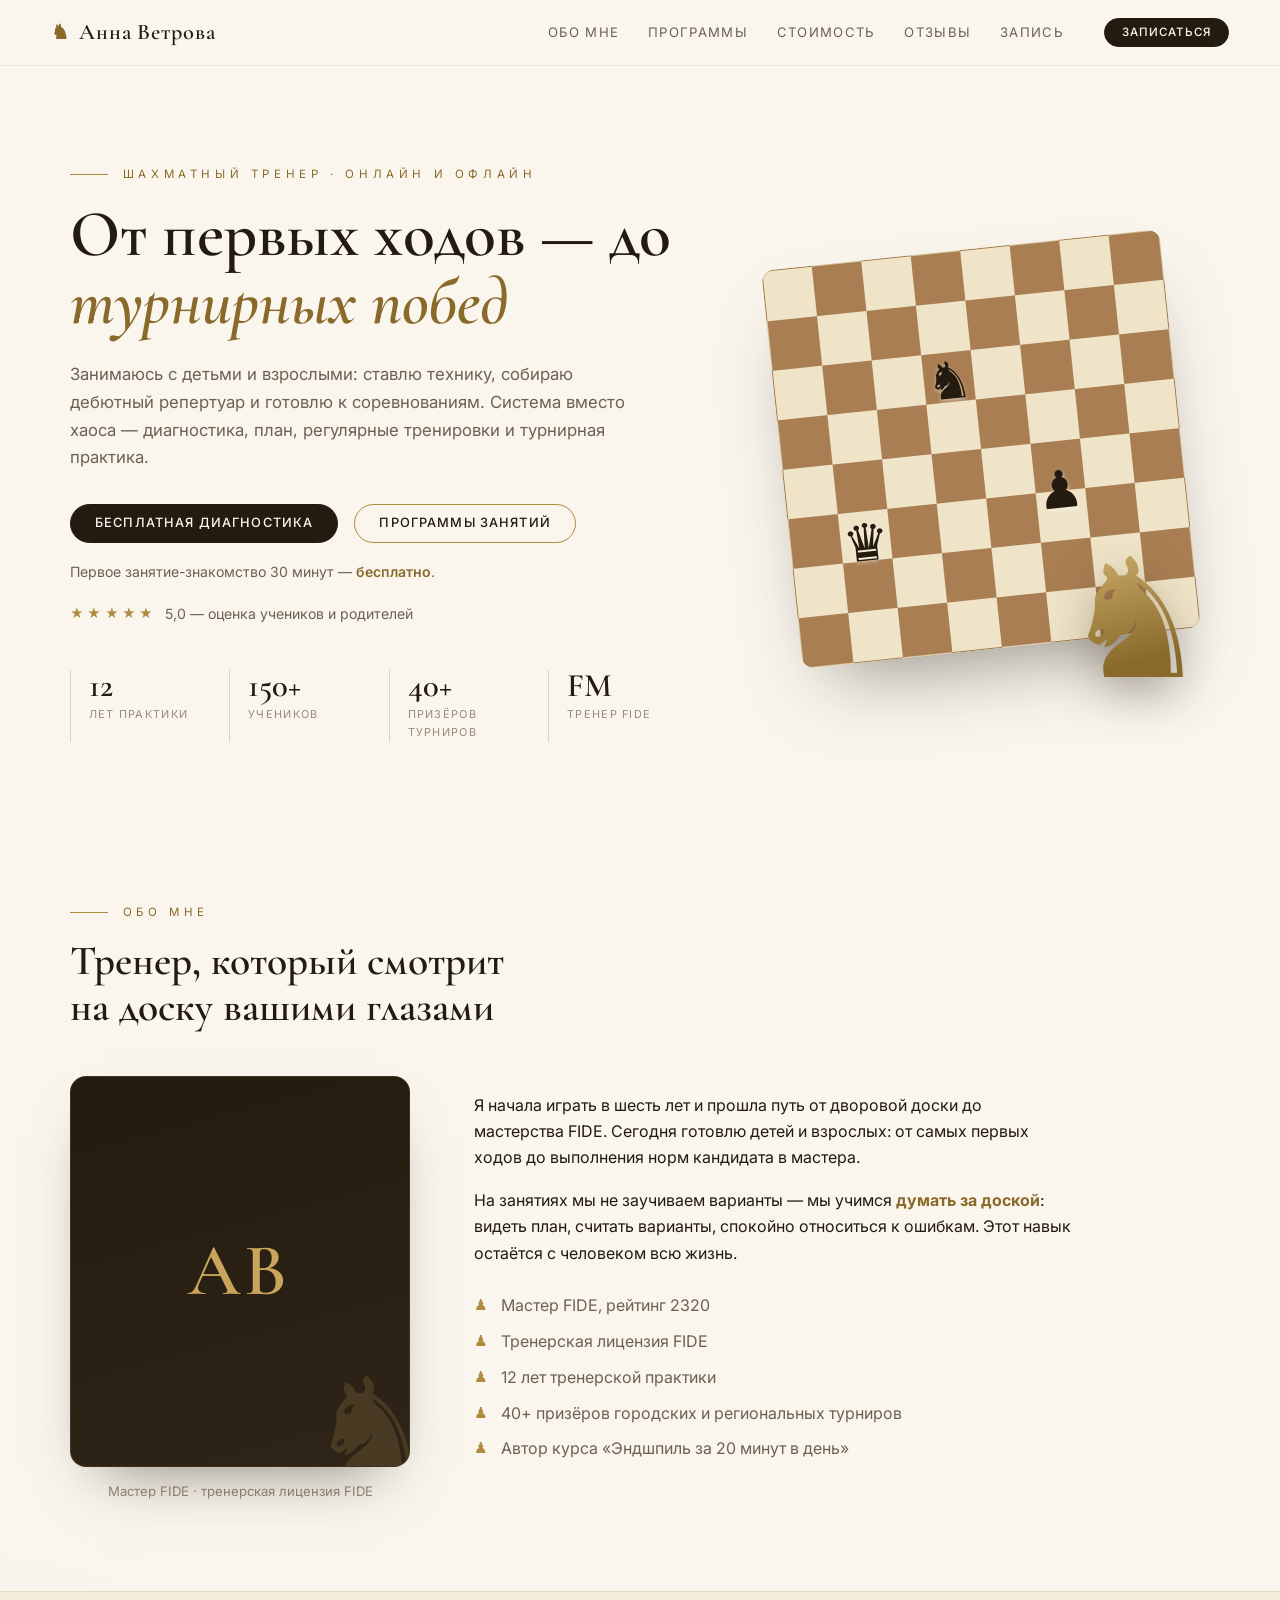
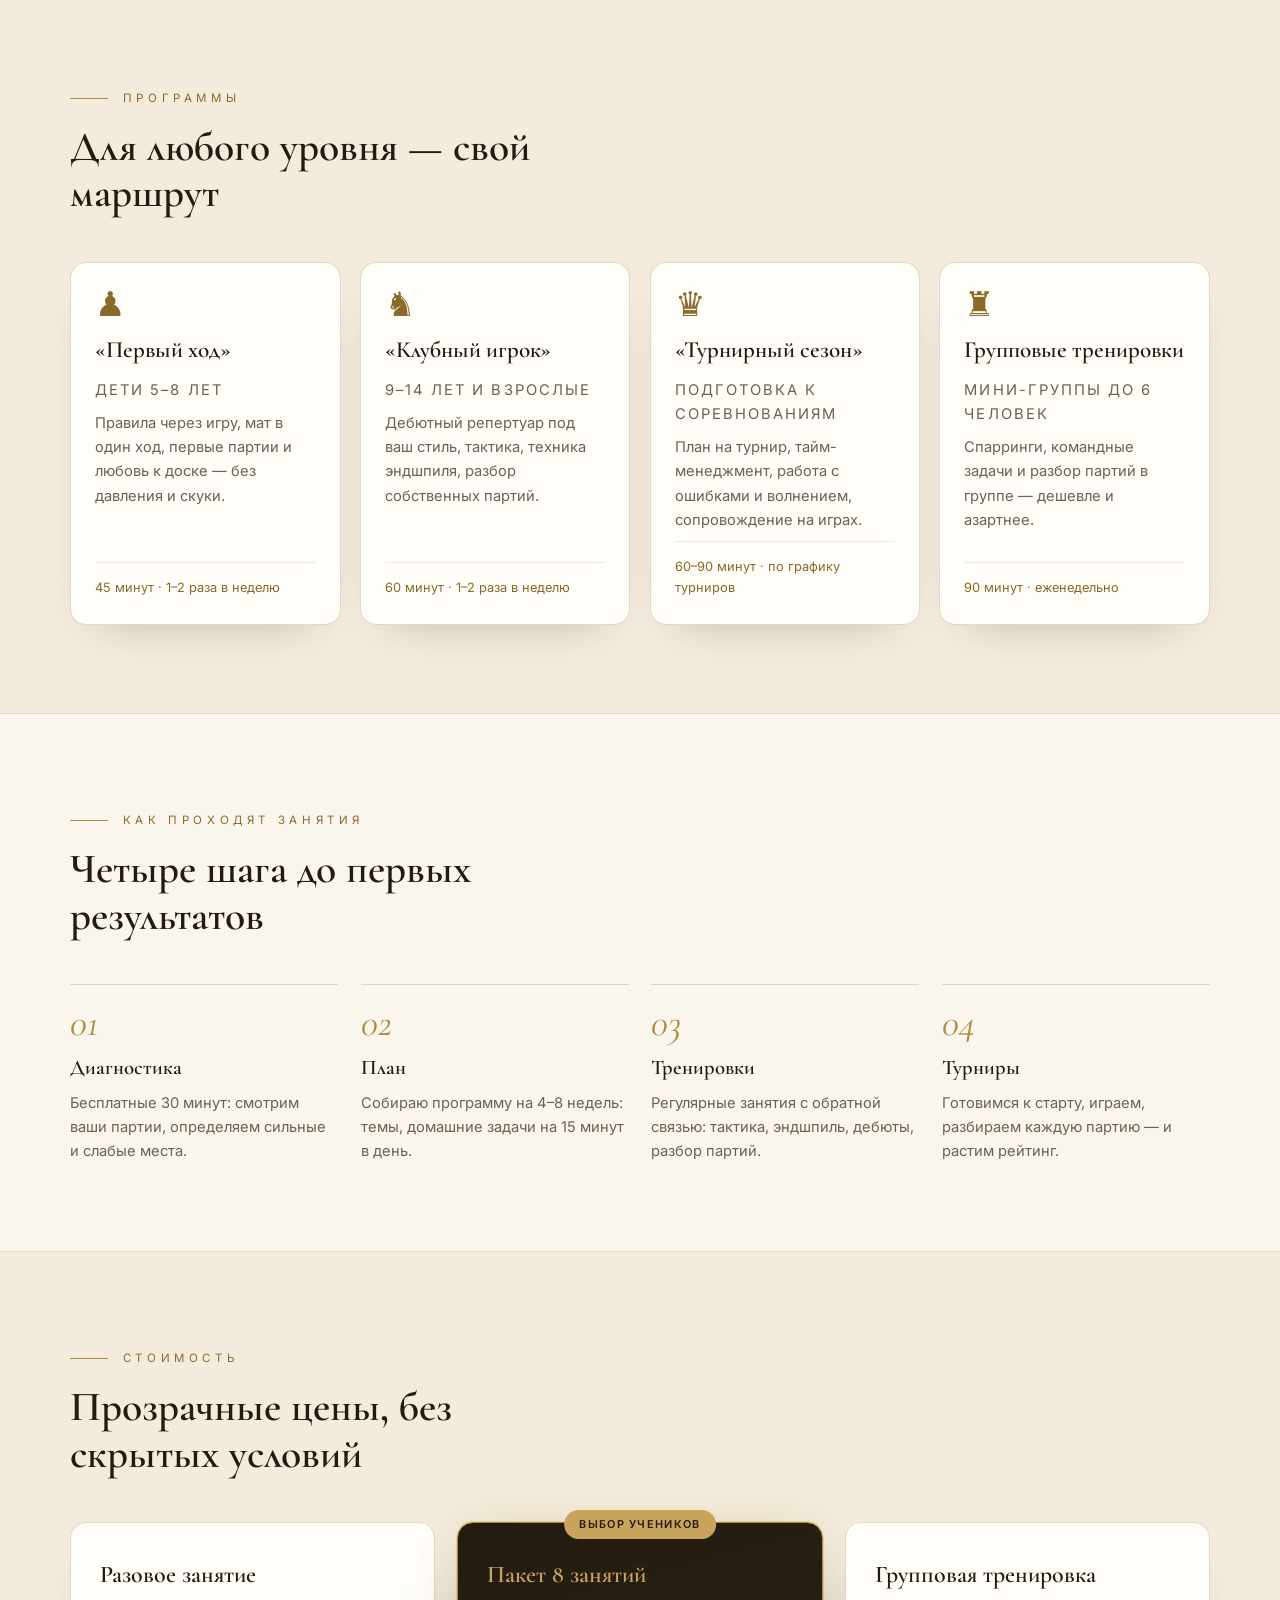
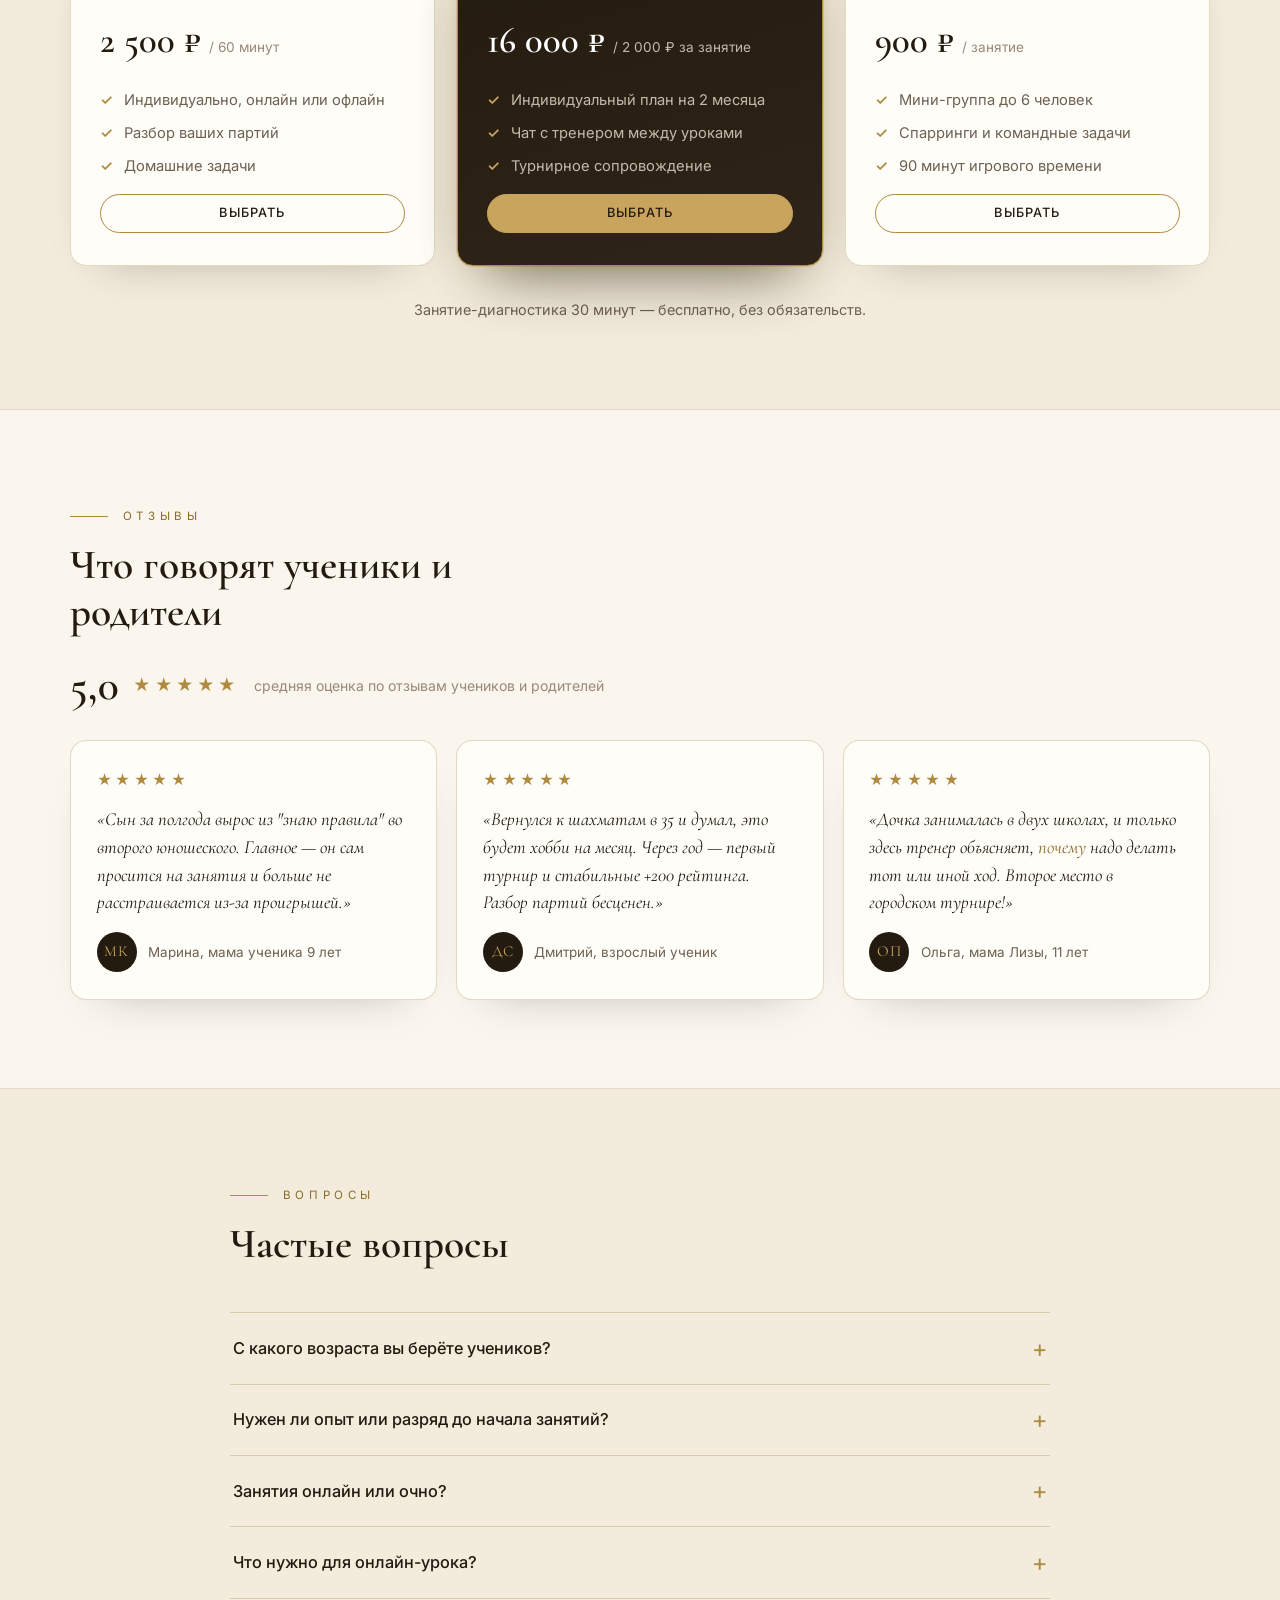
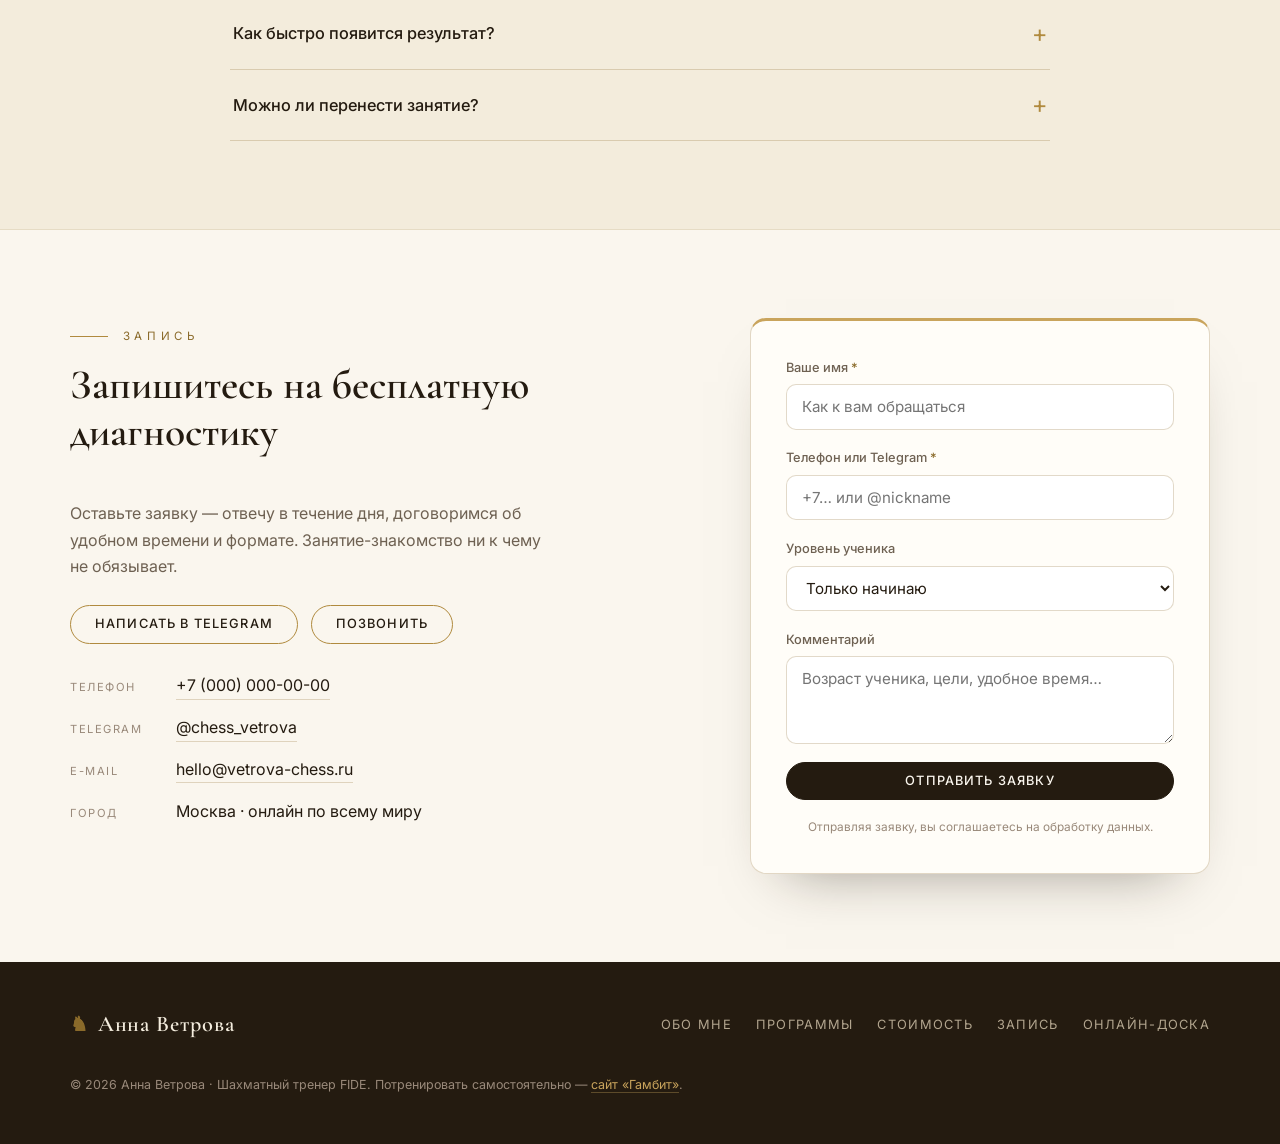
==== commit 81d14a0f: "Лендинг тренера: полировка к показу — OG-превью, рейтинг отзывов, быстро-кнопки, липкая мобильная CT" ====
--- a/chess-coach/index.html
+++ b/chess-coach/index.html
@@ -6,14 +6,39 @@
 <title>Анна Ветрова — шахматный тренер · занятия для детей и взрослых</title>
 <meta name="description" content="Индивидуальные и групповые занятия с тренером FIDE. Программы для детей и взрослых: от первых ходов до турнирной подготовки. Первое занятие-диагностика бесплатно.">
 <meta name="theme-color" content="#faf6ee">
+<link rel="canonical" href="https://danilbasirov801-commits.github.io/chess-coach/chess-coach/">
+<meta property="og:type" content="website">
+<meta property="og:site_name" content="Анна Ветрова — шахматный тренер">
+<meta property="og:title" content="Анна Ветрова — шахматный тренер · занятия для детей и взрослых">
+<meta property="og:description" content="От первых ходов до турнирных побед: диагностика бесплатно, программы для любого уровня, онлайн и офлайн.">
+<meta property="og:url" content="https://danilbasirov801-commits.github.io/chess-coach/chess-coach/">
+<meta property="og:image" content="https://danilbasirov801-commits.github.io/chess-coach/chess-coach/og.png">
+<meta property="og:image:width" content="1200">
+<meta property="og:image:height" content="630">
+<meta property="og:locale" content="ru_RU">
+<meta name="twitter:card" content="summary_large_image">
 <link rel="icon" href="data:image/svg+xml,%3Csvg%20xmlns='http://www.w3.org/2000/svg'%20viewBox='0%200%2064%2064'%3E%3Crect%20width='64'%20height='64'%20rx='14'%20fill='%23241b10'/%3E%3Ctext%20x='32'%20y='47'%20font-size='40'%20text-anchor='middle'%20fill='%23c9a45c'%3E%E2%99%9E%3C/text%3E%3C/svg%3E">
 <link rel="preconnect" href="https://fonts.googleapis.com">
 <link rel="preconnect" href="https://fonts.gstatic.com" crossorigin>
 <link href="https://fonts.googleapis.com/css2?family=Cormorant+Garamond:ital,wght@0,500;0,600;0,700;1,500;1,600&family=Inter:wght@400;500;600&display=swap" rel="stylesheet">
 <link rel="stylesheet" href="css/style.css">
 <script>document.documentElement.classList.add('js');</script>
+<script type="application/ld+json">
+{
+  "@context": "https://schema.org",
+  "@type": "Person",
+  "name": "Анна Ветрова",
+  "jobTitle": "Шахматный тренер",
+  "description": "Тренер FIDE, мастер FIDE. Индивидуальные и групповые занятия шахматами для детей и взрослых: от первых ходов до турнирной подготовки.",
+  "telephone": "+7 (000) 000-00-00",
+  "knowsLanguage": "ru",
+  "url": "https://danilbasirov801-commits.github.io/chess-coach/chess-coach/"
+}
+</script>
 </head>
 <body>
+
+<a class="skip-link" href="#top">Перейти к содержанию</a>
 
 <header class="topbar">
   <a class="brand" href="#top"><span class="brand-mark" aria-hidden="true">♞︎</span>Анна Ветрова</a>
@@ -48,6 +73,7 @@
           <a class="btn" href="#programs">Программы занятий</a>
         </div>
         <p class="hero-note">Первое занятие-знакомство 30 минут — <strong>бесплатно</strong>.</p>
+        <p class="hero-trust"><span class="stars" aria-hidden="true">★★★★★</span> 5,0 — оценка учеников и родителей</p>
         <div class="hero-stats">
           <div class="stat"><span class="stat-value">12</span><span class="stat-label">лет практики</span></div>
           <div class="stat"><span class="stat-value">150+</span><span class="stat-label">учеников</span></div>
@@ -214,6 +240,11 @@
     <div class="container">
       <p class="eyebrow reveal">Отзывы</p>
       <h2 class="section-title reveal">Что говорят ученики и родители</h2>
+      <div class="rating-summary reveal">
+        <span class="rating-value">5,0</span>
+        <span class="stars" aria-hidden="true">★★★★★</span>
+        <span class="rating-count">средняя оценка по отзывам учеников и родителей</span>
+      </div>
       <div class="cards-grid reviews-grid reveal">
         <figure class="review">
           <span class="stars" aria-hidden="true">★★★★★</span>
@@ -286,6 +317,10 @@
         <h2 class="section-title">Запишитесь на бесплатную диагностику</h2>
         <p class="contact-lede">Оставьте заявку — отвечу в течение дня, договоримся об удобном
         времени и формате. Занятие-знакомство ни к чему не обязывает.</p>
+        <div class="contact-quick">
+          <a class="btn" href="https://t.me/chess_vetrova" target="_blank" rel="noopener">Написать в Telegram</a>
+          <a class="btn" href="tel:+70000000000">Позвонить</a>
+        </div>
         <ul class="contacts">
           <li><span class="c-label">Телефон</span><a href="tel:+70000000000">+7 (000) 000-00-00</a></li>
           <li><span class="c-label">Telegram</span><a href="https://t.me/username">@chess_vetrova</a></li>
@@ -351,6 +386,10 @@
   </div>
 </footer>
 
+<div class="mobile-cta" id="mobileCta">
+  <a class="btn btn-primary btn-block" href="#contact">Бесплатная диагностика</a>
+</div>
+
 <script src="js/app.js"></script>
 </body>
 </html>
--- a/chess-coach/css/style.css
+++ b/chess-coach/css/style.css
@@ -29,7 +29,7 @@
 
 [hidden] { display: none !important; }
 
-html { scroll-behavior: smooth; }
+html { scroll-behavior: smooth; scroll-padding-top: 84px; }
 
 body {
   margin: 0;
@@ -45,6 +45,23 @@
 ::selection { background: rgba(176, 138, 62, .3); }
 
 :focus-visible { outline: 2px solid var(--gold); outline-offset: 2px; border-radius: 4px; }
+
+/* Ссылка «к содержанию» для клавиатурных пользователей */
+.skip-link {
+  position: absolute;
+  left: 1rem;
+  top: -100%;
+  z-index: 100;
+  padding: .6rem 1.2rem;
+  border-radius: 0 0 10px 10px;
+  background: var(--dark);
+  color: var(--bg);
+  font-size: .85rem;
+  text-decoration: none;
+  transition: top .2s;
+}
+
+.skip-link:focus { top: 0; }
 
 .container { width: min(1140px, 92%); margin-inline: auto; }
 
@@ -236,6 +253,17 @@
 
 .hero-note strong { color: var(--gold-deep); font-weight: 600; }
 
+.hero-trust {
+  display: flex;
+  align-items: center;
+  gap: .55rem;
+  margin: 1.15rem 0 0;
+  font-size: .88rem;
+  color: var(--ink-dim);
+}
+
+.hero-trust .stars { font-size: .82rem; }
+
 .hero-stats {
   display: grid;
   grid-template-columns: repeat(4, 1fr);
@@ -252,6 +280,15 @@
 /* Доска в герое */
 
 .hero-art { position: relative; display: flex; justify-content: center; }
+
+.hero-art::before {
+  content: '';
+  position: absolute;
+  inset: -14% -10%;
+  z-index: -1;
+  border-radius: 50%;
+  background: radial-gradient(closest-side, rgba(201, 164, 92, .2), transparent 72%);
+}
 
 .hero-board {
   position: relative;
@@ -363,6 +400,7 @@
 }
 
 .card {
+  position: relative;
   display: flex;
   flex-direction: column;
   gap: .55rem;
@@ -373,6 +411,20 @@
   box-shadow: 0 20px 44px -32px rgba(36, 27, 16, .4);
   transition: transform .2s, box-shadow .2s, border-color .2s;
 }
+
+.card::after {
+  content: '';
+  position: absolute;
+  top: 0;
+  left: 1.5rem;
+  width: 46%;
+  height: 2px;
+  background: linear-gradient(90deg, var(--gold), transparent);
+  opacity: 0;
+  transition: opacity .25s;
+}
+
+.card:hover::after { opacity: 1; }
 
 .card:hover { transform: translateY(-4px); border-color: var(--gold); box-shadow: 0 28px 50px -30px rgba(36, 27, 16, .45); }
 
@@ -468,7 +520,10 @@
   background: linear-gradient(165deg, var(--dark), var(--dark-2));
   border-color: var(--gold);
   color: #f4edde;
-  box-shadow: 0 34px 60px -30px rgba(36, 27, 16, .65);
+  box-shadow:
+    0 34px 60px -30px rgba(36, 27, 16, .65),
+    0 0 0 1px rgba(201, 164, 92, .35),
+    0 0 46px -10px rgba(201, 164, 92, .3);
 }
 
 .price-card.featured h3 { color: var(--gold-soft); }
@@ -507,6 +562,26 @@
 
 .reviews-grid { grid-template-columns: repeat(3, 1fr); }
 
+.rating-summary {
+  display: flex;
+  align-items: center;
+  flex-wrap: wrap;
+  gap: .35rem .9rem;
+  margin: -1rem 0 2rem;
+}
+
+.rating-value {
+  font-family: var(--serif);
+  font-size: 2.7rem;
+  font-weight: 600;
+  line-height: 1;
+  color: var(--ink);
+}
+
+.rating-summary .stars { font-size: 1.05rem; }
+
+.rating-count { font-size: .88rem; color: var(--ink-faint); }
+
 .review { margin: 0; display: flex; flex-direction: column; gap: .9rem; padding: 1.7rem 1.6rem; border: 1px solid var(--line); border-radius: var(--radius); background: var(--surface); box-shadow: 0 20px 44px -34px rgba(36, 27, 16, .4); }
 
 .stars { color: var(--gold); letter-spacing: .25em; font-size: .9rem; }
@@ -580,6 +655,8 @@
 
 .contact-lede { max-width: 48ch; color: var(--ink-dim); }
 
+.contact-quick { display: flex; flex-wrap: wrap; gap: .8rem; margin-top: 1.6rem; }
+
 .contacts {
   margin: 1.8rem 0 0;
   padding: 0;
@@ -599,6 +676,7 @@
 .contact-form-wrap {
   padding: clamp(1.5rem, 3vw, 2.2rem);
   border: 1px solid var(--line);
+  border-top: 3px solid var(--gold-soft);
   border-radius: var(--radius);
   background: var(--surface);
   box-shadow: 0 28px 56px -36px rgba(36, 27, 16, .5);
@@ -649,6 +727,29 @@
 
 .form-success .btn { margin-top: .6rem; }
 
+/* ---------- Липкая кнопка записи на мобильных ---------- */
+
+.mobile-cta {
+  position: fixed;
+  left: 12px;
+  right: 12px;
+  bottom: calc(12px + env(safe-area-inset-bottom));
+  z-index: 60;
+  display: none;
+  padding: 10px;
+  border: 1px solid var(--line);
+  border-radius: 16px;
+  background: rgba(255, 253, 248, .92);
+  background: color-mix(in srgb, var(--surface) 92%, transparent);
+  backdrop-filter: blur(12px);
+  -webkit-backdrop-filter: blur(12px);
+  box-shadow: 0 18px 40px -18px rgba(36, 27, 16, .5);
+  transform: translateY(140%);
+  transition: transform .3s ease;
+}
+
+.mobile-cta.show { transform: none; }
+
 /* ---------- Подвал ---------- */
 
 .footer { background: var(--dark); color: #d9cfbc; padding: 2.8rem 0 3rem; }
@@ -680,7 +781,7 @@
 @media (prefers-reduced-motion: reduce) {
   html { scroll-behavior: auto; }
   .reveal { opacity: 1; transform: none; transition: none; }
-  .card, .btn, .burger-line { transition: none; }
+  .card, .btn, .burger-line, .mobile-cta, .skip-link { transition: none; }
 }
 
 /* ---------- Адаптив ---------- */
@@ -696,6 +797,10 @@
 
 @media (max-width: 900px) {
   .burger { display: flex; }
+
+  .mobile-cta { display: block; }
+
+  body { padding-bottom: 84px; }
 
   .topbar { gap: 1rem; }
   .topbar .topnav {
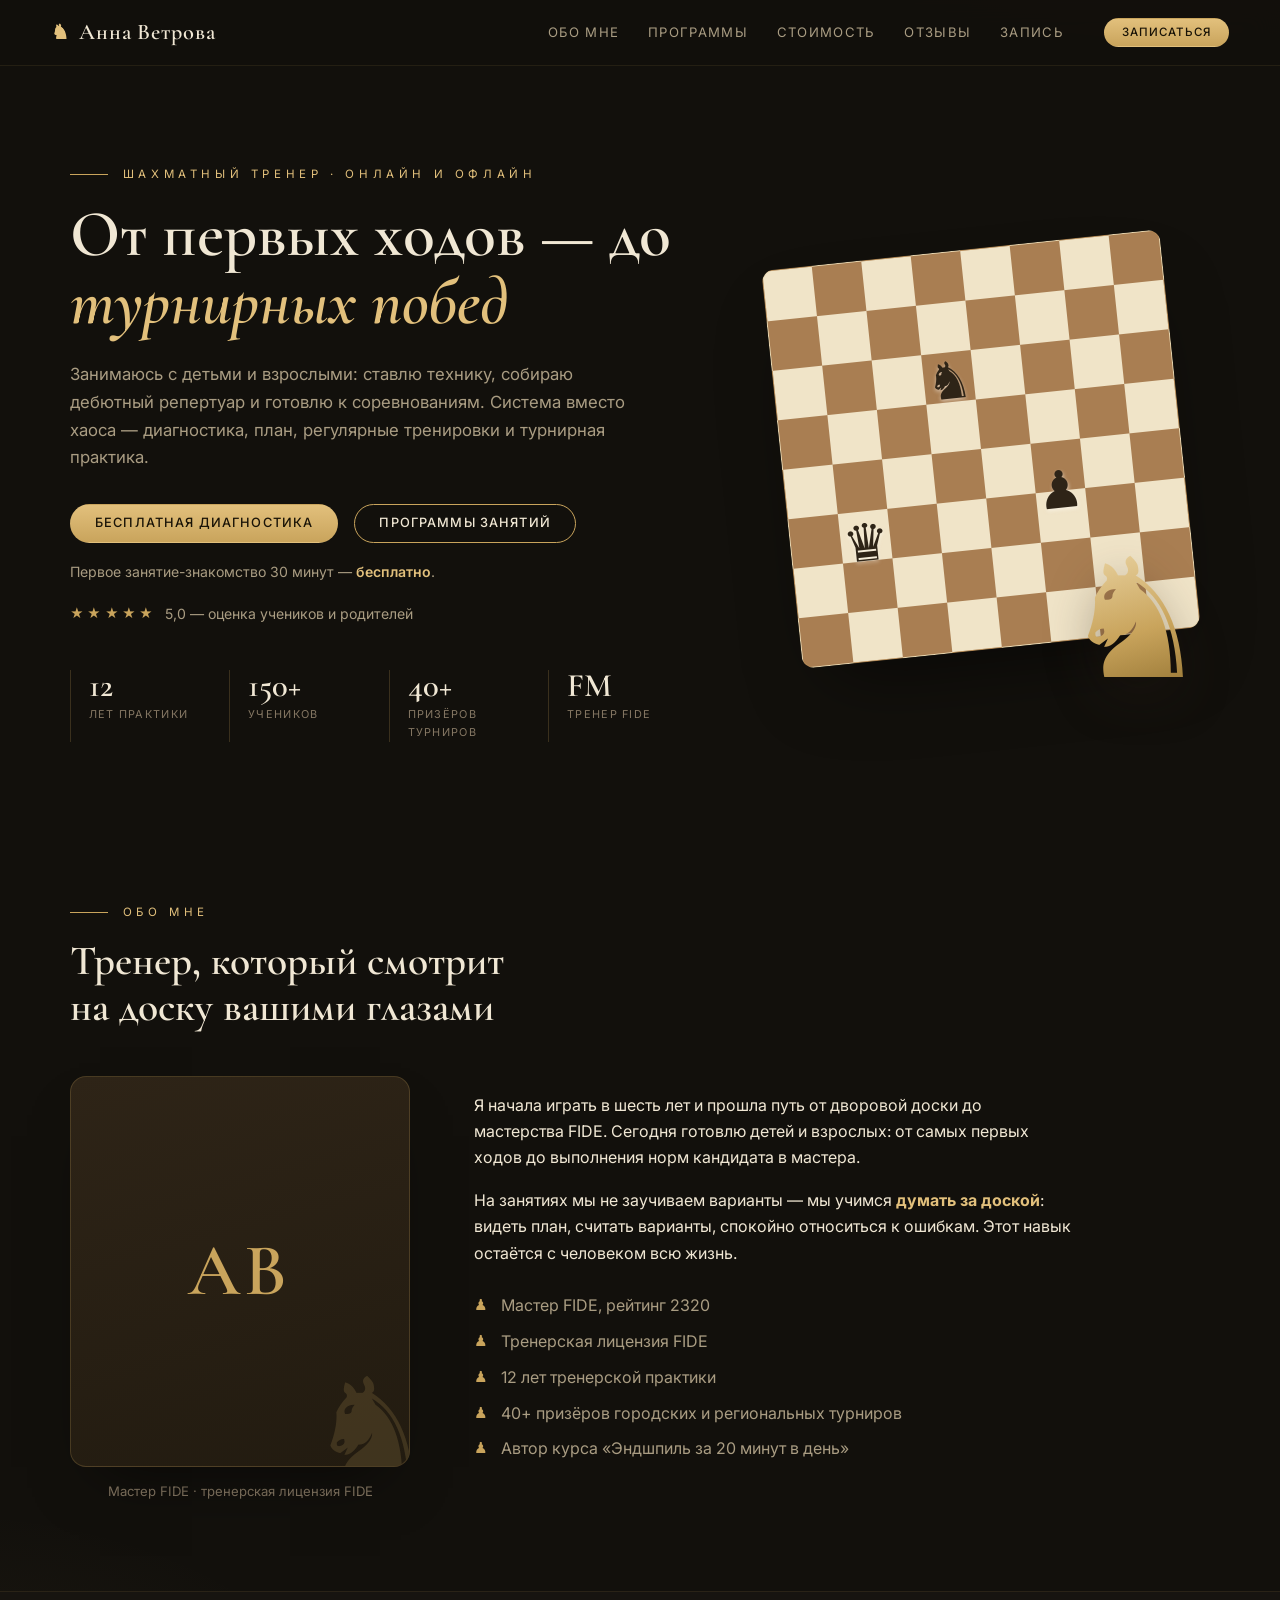
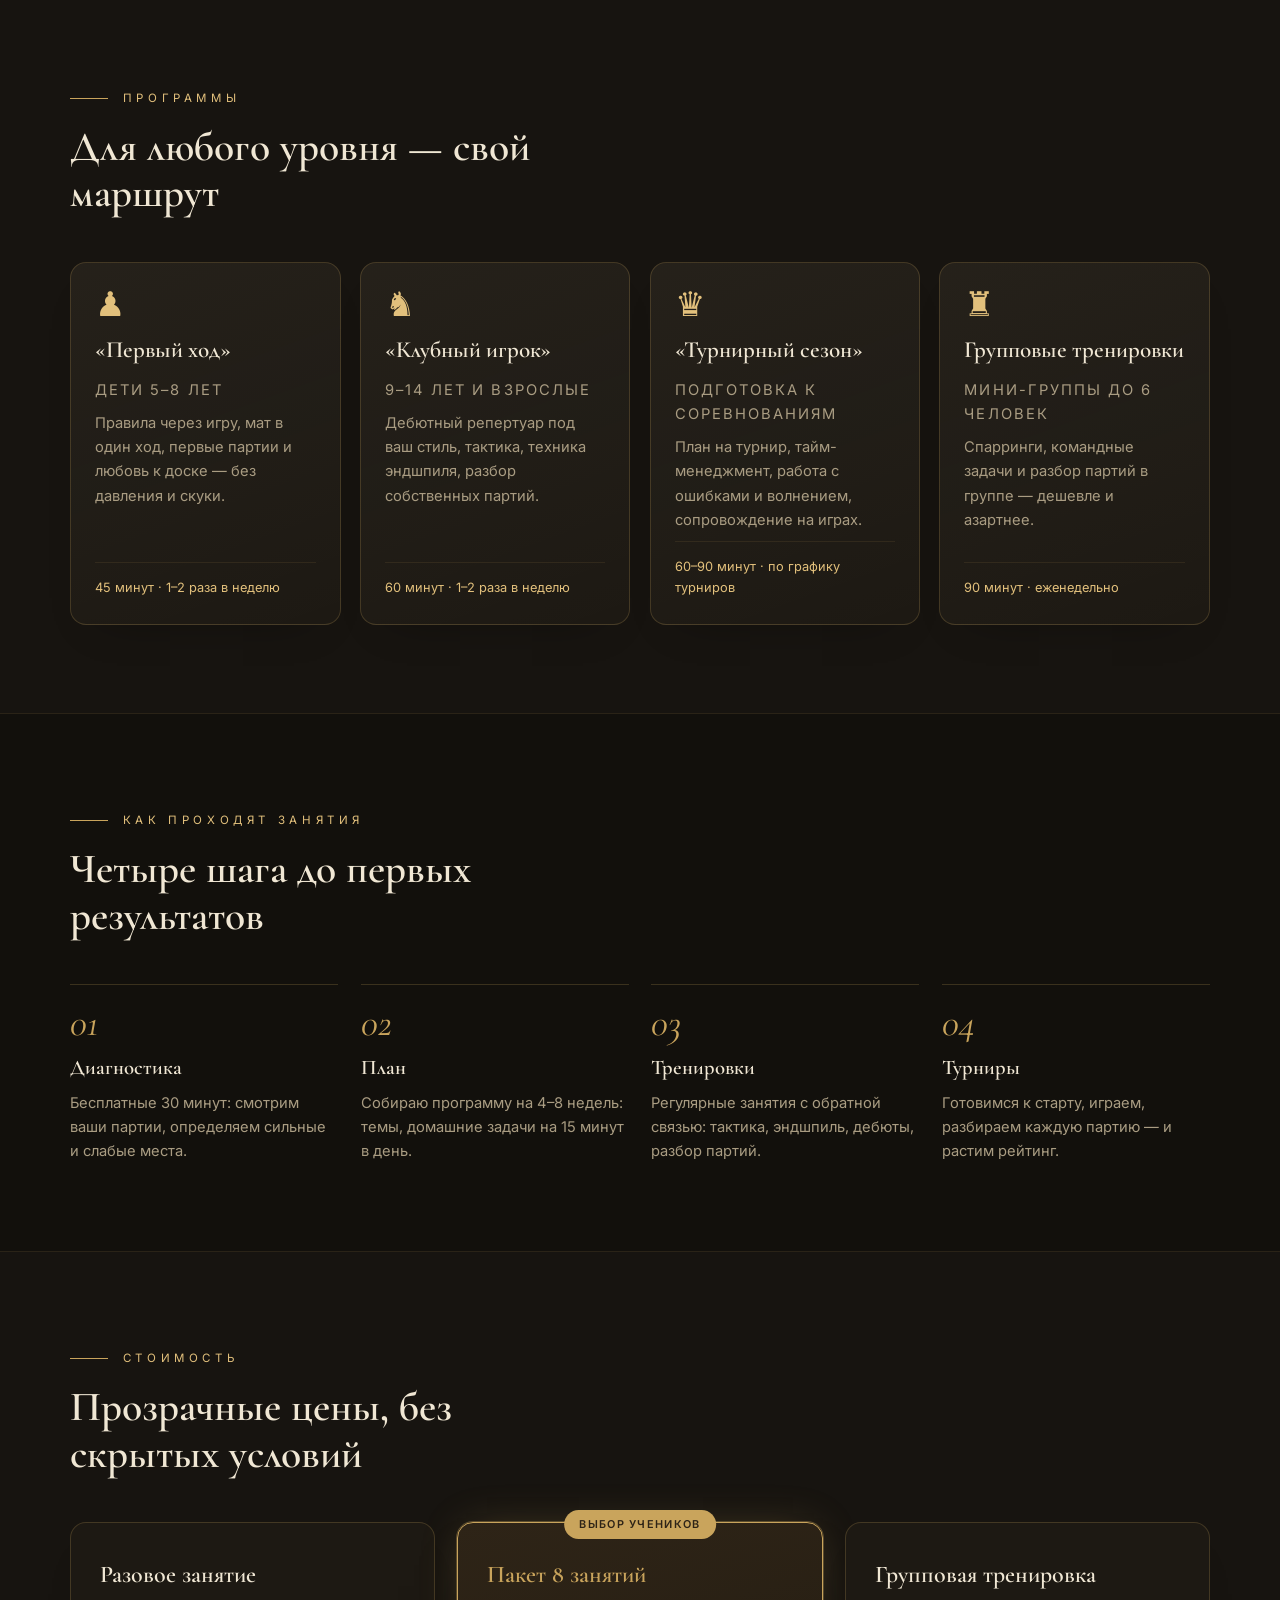
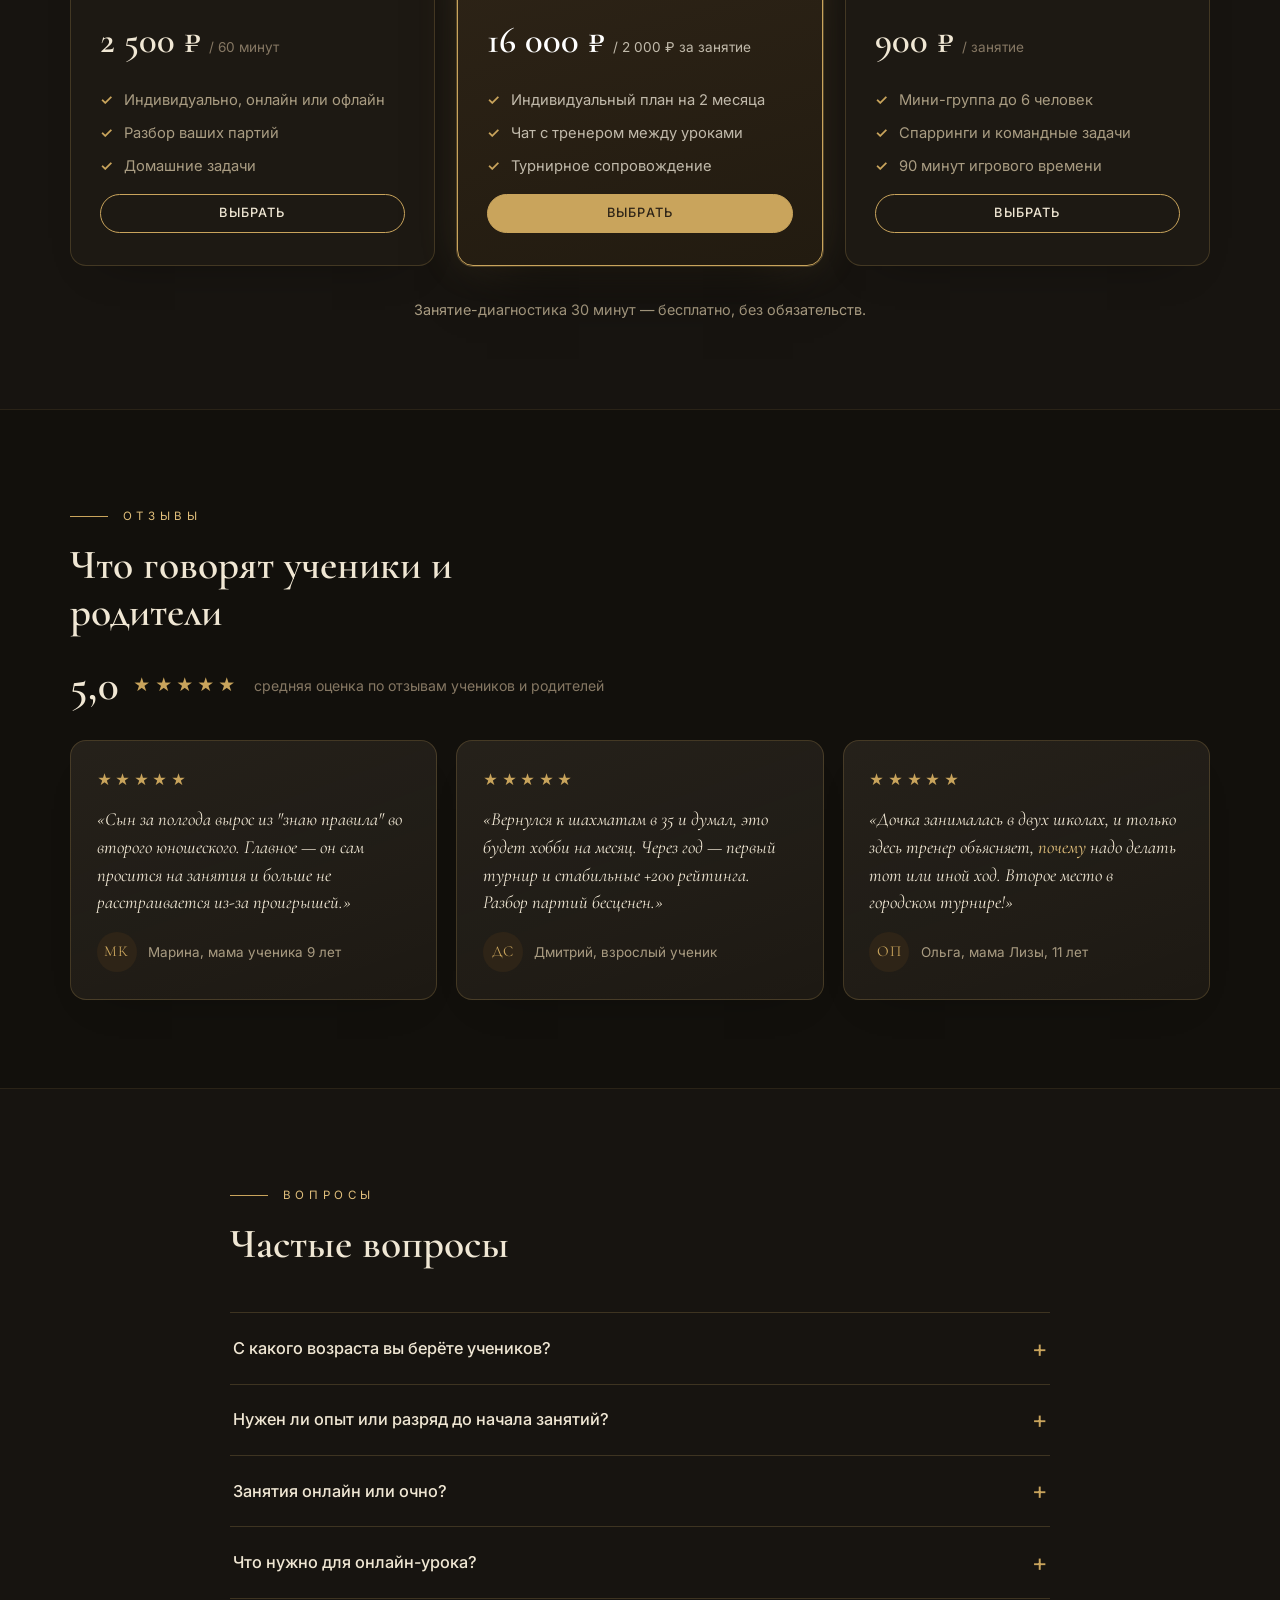
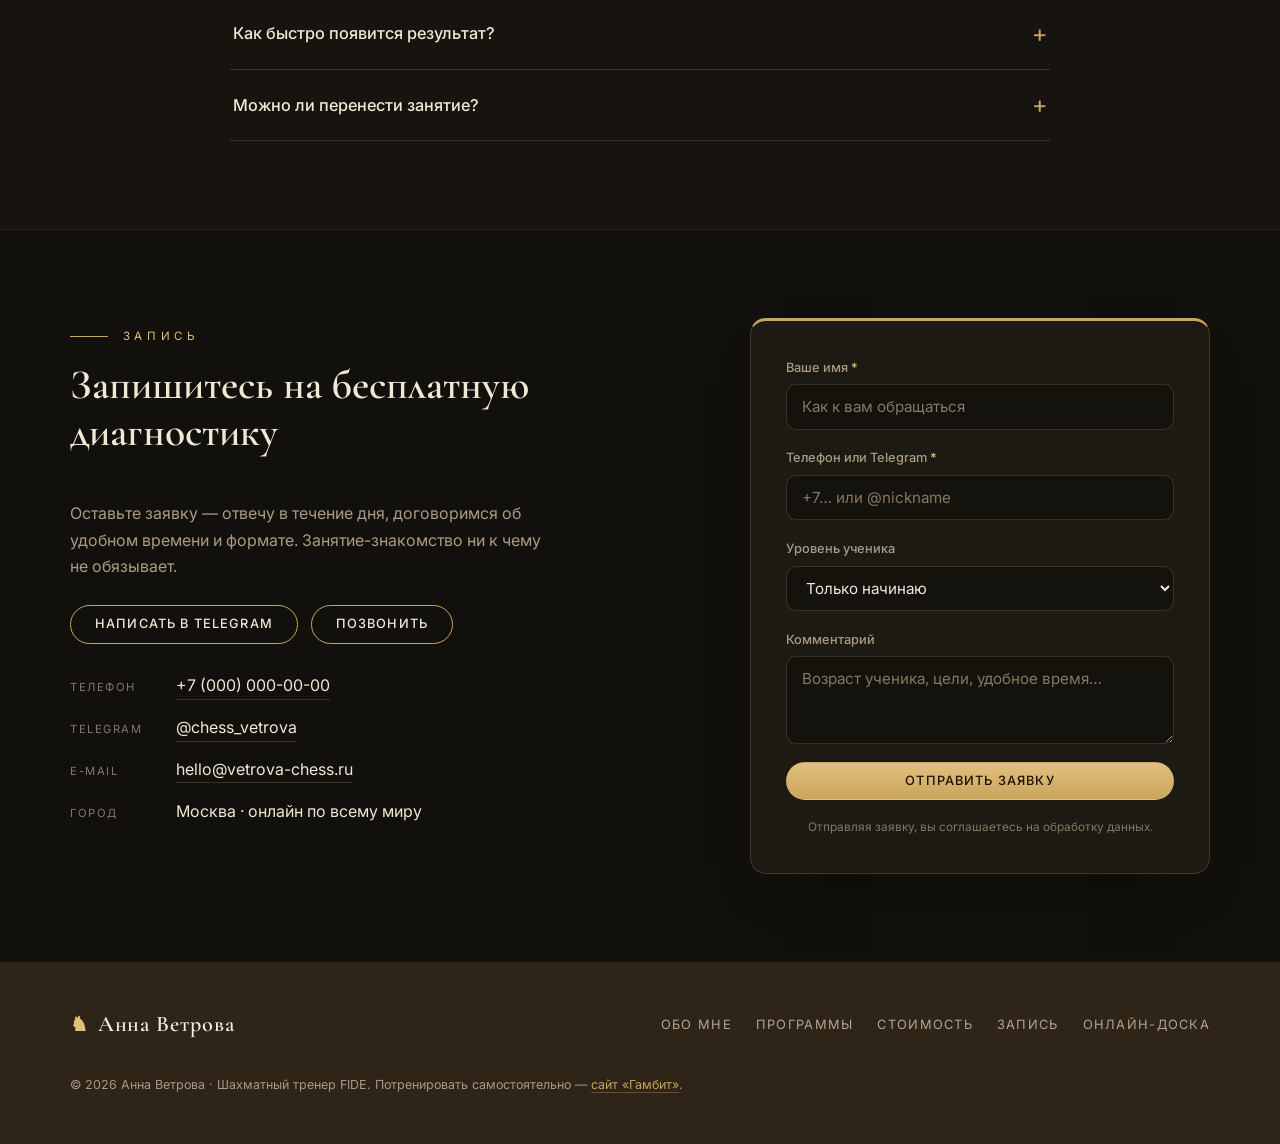
==== commit 93a49f17: "Лендинг тренера переведён в тёмную стилистику: эспрессо/слоновая кость/золото, золотые CTA, тёмные п" ====
--- a/chess-coach/index.html
+++ b/chess-coach/index.html
@@ -5,7 +5,7 @@
 <meta name="viewport" content="width=device-width, initial-scale=1">
 <title>Анна Ветрова — шахматный тренер · занятия для детей и взрослых</title>
 <meta name="description" content="Индивидуальные и групповые занятия с тренером FIDE. Программы для детей и взрослых: от первых ходов до турнирной подготовки. Первое занятие-диагностика бесплатно.">
-<meta name="theme-color" content="#faf6ee">
+<meta name="theme-color" content="#12100c">
 <link rel="canonical" href="https://danilbasirov801-commits.github.io/chess-coach/chess-coach/">
 <meta property="og:type" content="website">
 <meta property="og:site_name" content="Анна Ветрова — шахматный тренер">
--- a/chess-coach/css/style.css
+++ b/chess-coach/css/style.css
@@ -1,25 +1,26 @@
 /* ============================================================
    АННА ВЕТРОВА — шахматный тренер
-   Палитра: слоновая кость · эспрессо · состаренное золото
+   Палитра: тёмный эспрессо · слоновая кость · состаренное золото
    ============================================================ */
 
 :root {
-  --bg: #faf6ee;
-  --bg-2: #f3ecdc;
-  --surface: #fffdf8;
-  --ink: #241b10;
-  --ink-dim: #6e6152;
-  --ink-faint: #99897a;
-  --gold: #b08a3e;
-  --gold-deep: #8a6a2a;
+  color-scheme: dark;
+  --bg: #12100c;
+  --bg-2: #171410;
+  --surface: #1d1913;
+  --ink: #f0e7d4;
+  --ink-dim: #a99c82;
+  --ink-faint: #857763;
+  --gold: #c9a45c;
+  --gold-deep: #e2c07c;
   --gold-soft: #c9a45c;
-  --gold-pale: rgba(176, 138, 62, .14);
-  --line: rgba(138, 106, 42, .25);
-  --line-soft: rgba(138, 106, 42, .13);
+  --gold-pale: rgba(201, 164, 92, .12);
+  --line: rgba(201, 164, 92, .22);
+  --line-soft: rgba(201, 164, 92, .1);
   --board-light: #f0e4c8;
   --board-dark: #a97e52;
-  --dark: #241b10;
-  --dark-2: #2e2417;
+  --dark: #2e2417;
+  --dark-2: #221b10;
   --serif: 'Cormorant Garamond', Georgia, 'Times New Roman', serif;
   --sans: 'Inter', system-ui, -apple-system, 'Segoe UI', sans-serif;
   --radius: 16px;
@@ -42,7 +43,7 @@
   -webkit-font-smoothing: antialiased;
 }
 
-::selection { background: rgba(176, 138, 62, .3); }
+::selection { background: rgba(201, 164, 92, .4); }
 
 :focus-visible { outline: 2px solid var(--gold); outline-offset: 2px; border-radius: 4px; }
 
@@ -80,7 +81,7 @@
   gap: 2.5rem;
   height: 66px;
   padding: 0 4vw;
-  background: rgba(250, 246, 238, .85);
+  background: rgba(18, 16, 12, .8);
   background: color-mix(in srgb, var(--bg) 85%, transparent);
   backdrop-filter: blur(14px);
   -webkit-backdrop-filter: blur(14px);
@@ -172,16 +173,16 @@
 .btn:disabled { opacity: .4; pointer-events: none; }
 
 .btn-primary {
-  background: var(--dark);
-  border-color: var(--dark);
-  color: var(--bg);
+  background: linear-gradient(180deg, #e2c07c, #c9a45c);
+  border-color: transparent;
+  color: #191307;
 }
 
 .btn-primary:hover {
-  background: var(--dark-2);
-  border-color: var(--dark-2);
-  color: #fff;
-  box-shadow: 0 10px 24px -12px rgba(36, 27, 16, .55);
+  background: linear-gradient(180deg, #ecd09a, #d5b573);
+  border-color: transparent;
+  color: #191307;
+  box-shadow: 0 10px 24px -12px rgba(201, 164, 92, .5);
 }
 
 .btn-light {
@@ -299,7 +300,7 @@
   background: repeating-conic-gradient(var(--board-dark) 0% 25%, var(--board-light) 0% 50%);
   background-size: 25% 25%;
   transform: rotate(-6deg);
-  box-shadow: 0 40px 80px -34px rgba(36, 27, 16, .5);
+  box-shadow: 0 40px 80px -34px rgba(0, 0, 0, .6);
   container-type: inline-size;
 }
 
@@ -319,7 +320,7 @@
   font-family: 'Segoe UI Symbol', 'Apple Symbols', 'Noto Sans Symbols 2', serif;
   font-size: clamp(110px, 13vw, 190px);
   line-height: 1;
-  background: linear-gradient(165deg, #d5b573, #8a6a2a 70%);
+  background: linear-gradient(165deg, #f0dcae, #c9a45c 55%, #8a6a2a);
   -webkit-background-clip: text;
   background-clip: text;
   color: transparent;
@@ -342,7 +343,7 @@
   background: linear-gradient(165deg, var(--dark), var(--dark-2));
   display: grid;
   place-items: center;
-  box-shadow: 0 30px 60px -30px rgba(36, 27, 16, .55);
+  box-shadow: 0 30px 60px -30px rgba(0, 0, 0, .6);
   position: relative;
   overflow: hidden;
 }
@@ -407,8 +408,8 @@
   padding: 1.6rem 1.5rem;
   border: 1px solid var(--line);
   border-radius: var(--radius);
-  background: var(--surface);
-  box-shadow: 0 20px 44px -32px rgba(36, 27, 16, .4);
+  background: linear-gradient(160deg, rgba(240, 231, 212, .04), rgba(240, 231, 212, 0)), var(--surface);
+  box-shadow: 0 20px 44px -32px rgba(0, 0, 0, .45);
   transition: transform .2s, box-shadow .2s, border-color .2s;
 }
 
@@ -426,7 +427,7 @@
 
 .card:hover::after { opacity: 1; }
 
-.card:hover { transform: translateY(-4px); border-color: var(--gold); box-shadow: 0 28px 50px -30px rgba(36, 27, 16, .45); }
+.card:hover { transform: translateY(-4px); border-color: var(--gold); box-shadow: 0 28px 50px -30px rgba(0, 0, 0, .6); }
 
 .card-icon {
   font-family: 'Segoe UI Symbol', 'Apple Symbols', 'Noto Sans Symbols 2', serif;
@@ -489,7 +490,7 @@
   border: 1px solid var(--line);
   border-radius: var(--radius);
   background: var(--surface);
-  box-shadow: 0 22px 46px -34px rgba(36, 27, 16, .4);
+  box-shadow: 0 22px 46px -34px rgba(0, 0, 0, .45);
 }
 
 .price-card h3 { font-size: 1.5rem; }
@@ -521,7 +522,7 @@
   border-color: var(--gold);
   color: #f4edde;
   box-shadow:
-    0 34px 60px -30px rgba(36, 27, 16, .65),
+    0 34px 60px -30px rgba(0, 0, 0, .7),
     0 0 0 1px rgba(201, 164, 92, .35),
     0 0 46px -10px rgba(201, 164, 92, .3);
 }
@@ -582,7 +583,7 @@
 
 .rating-count { font-size: .88rem; color: var(--ink-faint); }
 
-.review { margin: 0; display: flex; flex-direction: column; gap: .9rem; padding: 1.7rem 1.6rem; border: 1px solid var(--line); border-radius: var(--radius); background: var(--surface); box-shadow: 0 20px 44px -34px rgba(36, 27, 16, .4); }
+.review { margin: 0; display: flex; flex-direction: column; gap: .9rem; padding: 1.7rem 1.6rem; border: 1px solid var(--line); border-radius: var(--radius); background: linear-gradient(160deg, rgba(240, 231, 212, .04), rgba(240, 231, 212, 0)), var(--surface); box-shadow: 0 20px 44px -34px rgba(0, 0, 0, .45); }
 
 .stars { color: var(--gold); letter-spacing: .25em; font-size: .9rem; }
 
@@ -679,7 +680,7 @@
   border-top: 3px solid var(--gold-soft);
   border-radius: var(--radius);
   background: var(--surface);
-  box-shadow: 0 28px 56px -36px rgba(36, 27, 16, .5);
+  box-shadow: 0 28px 56px -36px rgba(0, 0, 0, .55);
 }
 
 #lessonForm { display: grid; gap: 1.1rem; }
@@ -695,11 +696,13 @@
   padding: .7rem .9rem;
   border: 1px solid var(--line);
   border-radius: 10px;
-  background: #fff;
+  background: rgba(0, 0, 0, .28);
   color: var(--ink);
   font: 400 .95rem/1.4 var(--sans);
   transition: border-color .2s, box-shadow .2s;
 }
+
+.input::placeholder { color: var(--ink-faint); }
 
 .input:focus { outline: none; border-color: var(--gold); box-shadow: 0 0 0 3px var(--gold-pale); }
 
@@ -739,11 +742,11 @@
   padding: 10px;
   border: 1px solid var(--line);
   border-radius: 16px;
-  background: rgba(255, 253, 248, .92);
+  background: rgba(29, 25, 19, .92);
   background: color-mix(in srgb, var(--surface) 92%, transparent);
   backdrop-filter: blur(12px);
   -webkit-backdrop-filter: blur(12px);
-  box-shadow: 0 18px 40px -18px rgba(36, 27, 16, .5);
+  box-shadow: 0 18px 40px -18px rgba(0, 0, 0, .6);
   transform: translateY(140%);
   transition: transform .3s ease;
 }
@@ -764,7 +767,7 @@
 
 .footnav a:hover { color: var(--gold-soft); }
 
-.fineprint { width: 100%; margin: .4rem 0 0; font-size: .78rem; color: #99897a; }
+.fineprint { width: 100%; margin: .4rem 0 0; font-size: .78rem; color: #a89a83; }
 
 .fineprint a { color: #c9a45c; text-decoration: none; border-bottom: 1px solid rgba(201, 164, 92, .35); }
 
@@ -814,7 +817,7 @@
     padding: .6rem 4vw 1rem;
     background: var(--surface);
     border-bottom: 1px solid var(--line-soft);
-    box-shadow: 0 24px 40px -24px rgba(36, 27, 16, .35);
+    box-shadow: 0 24px 40px -24px rgba(0, 0, 0, .5);
     display: none;
   }
 
